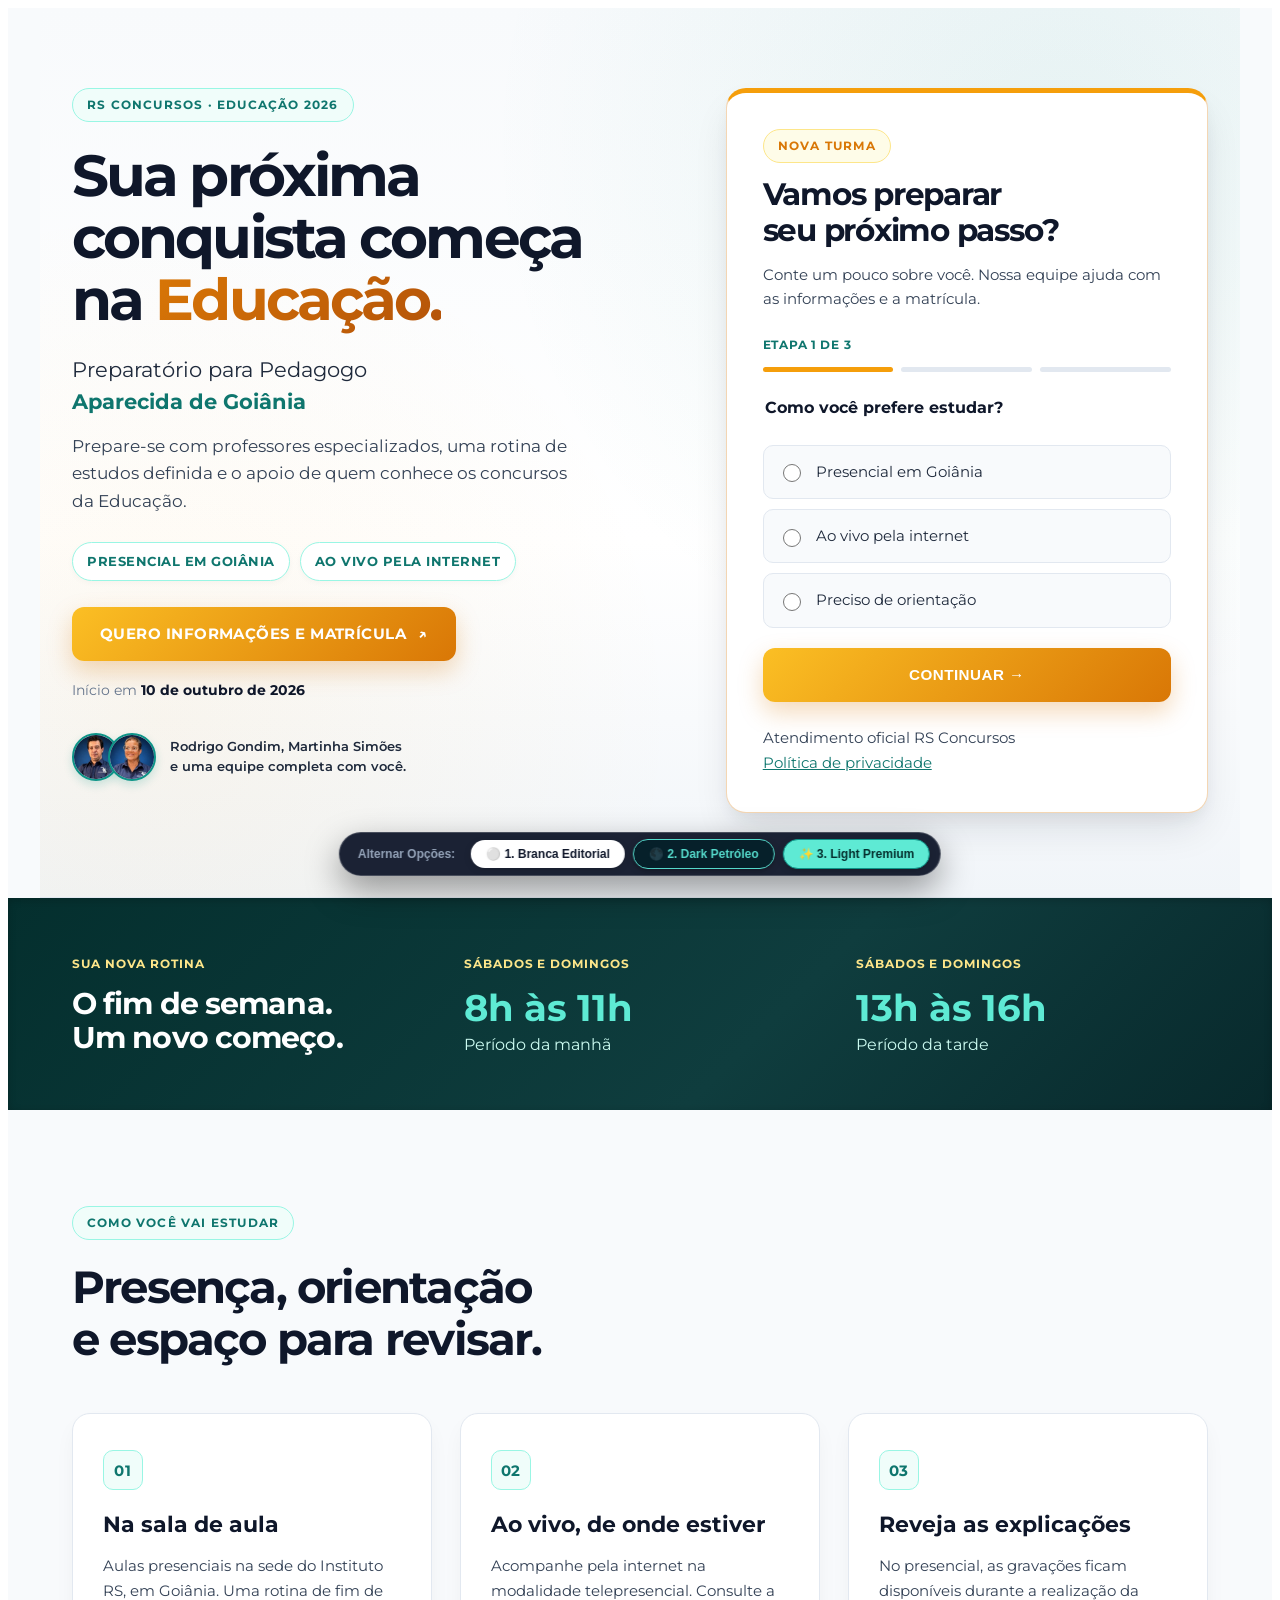
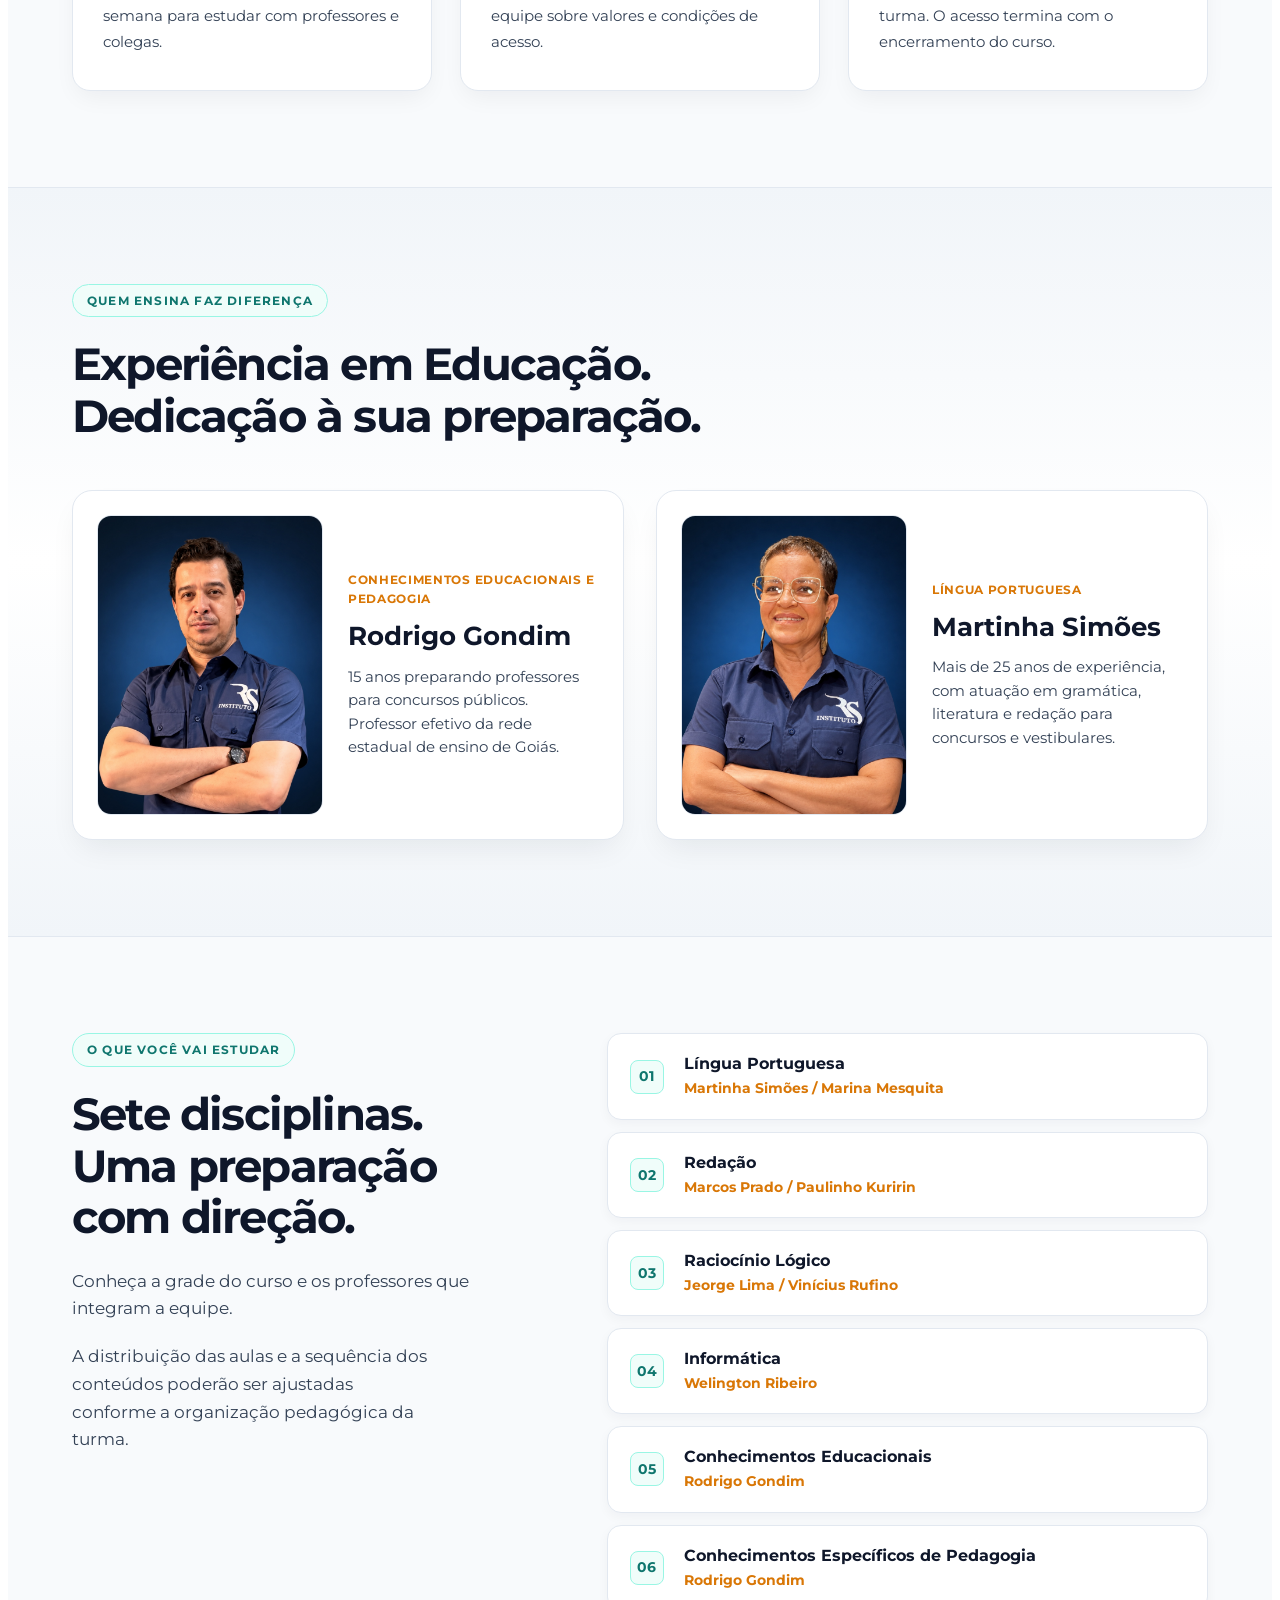
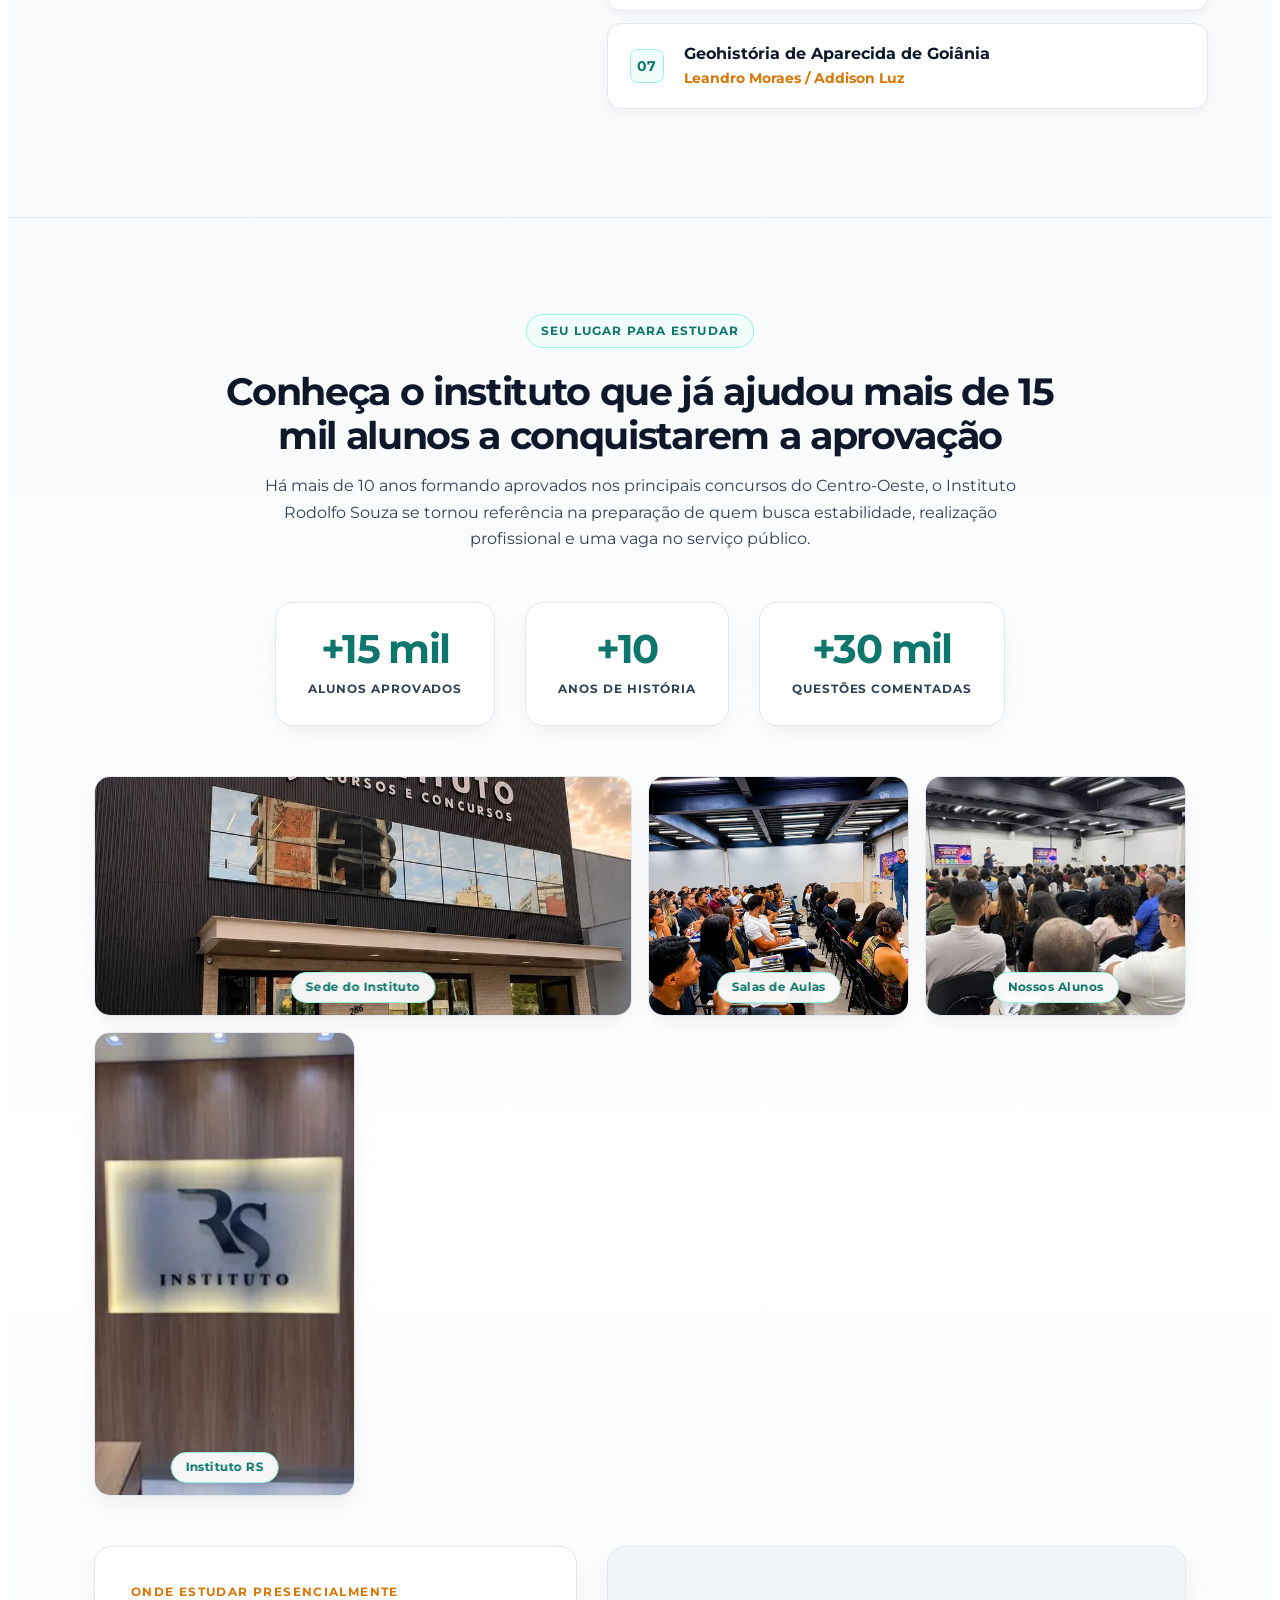
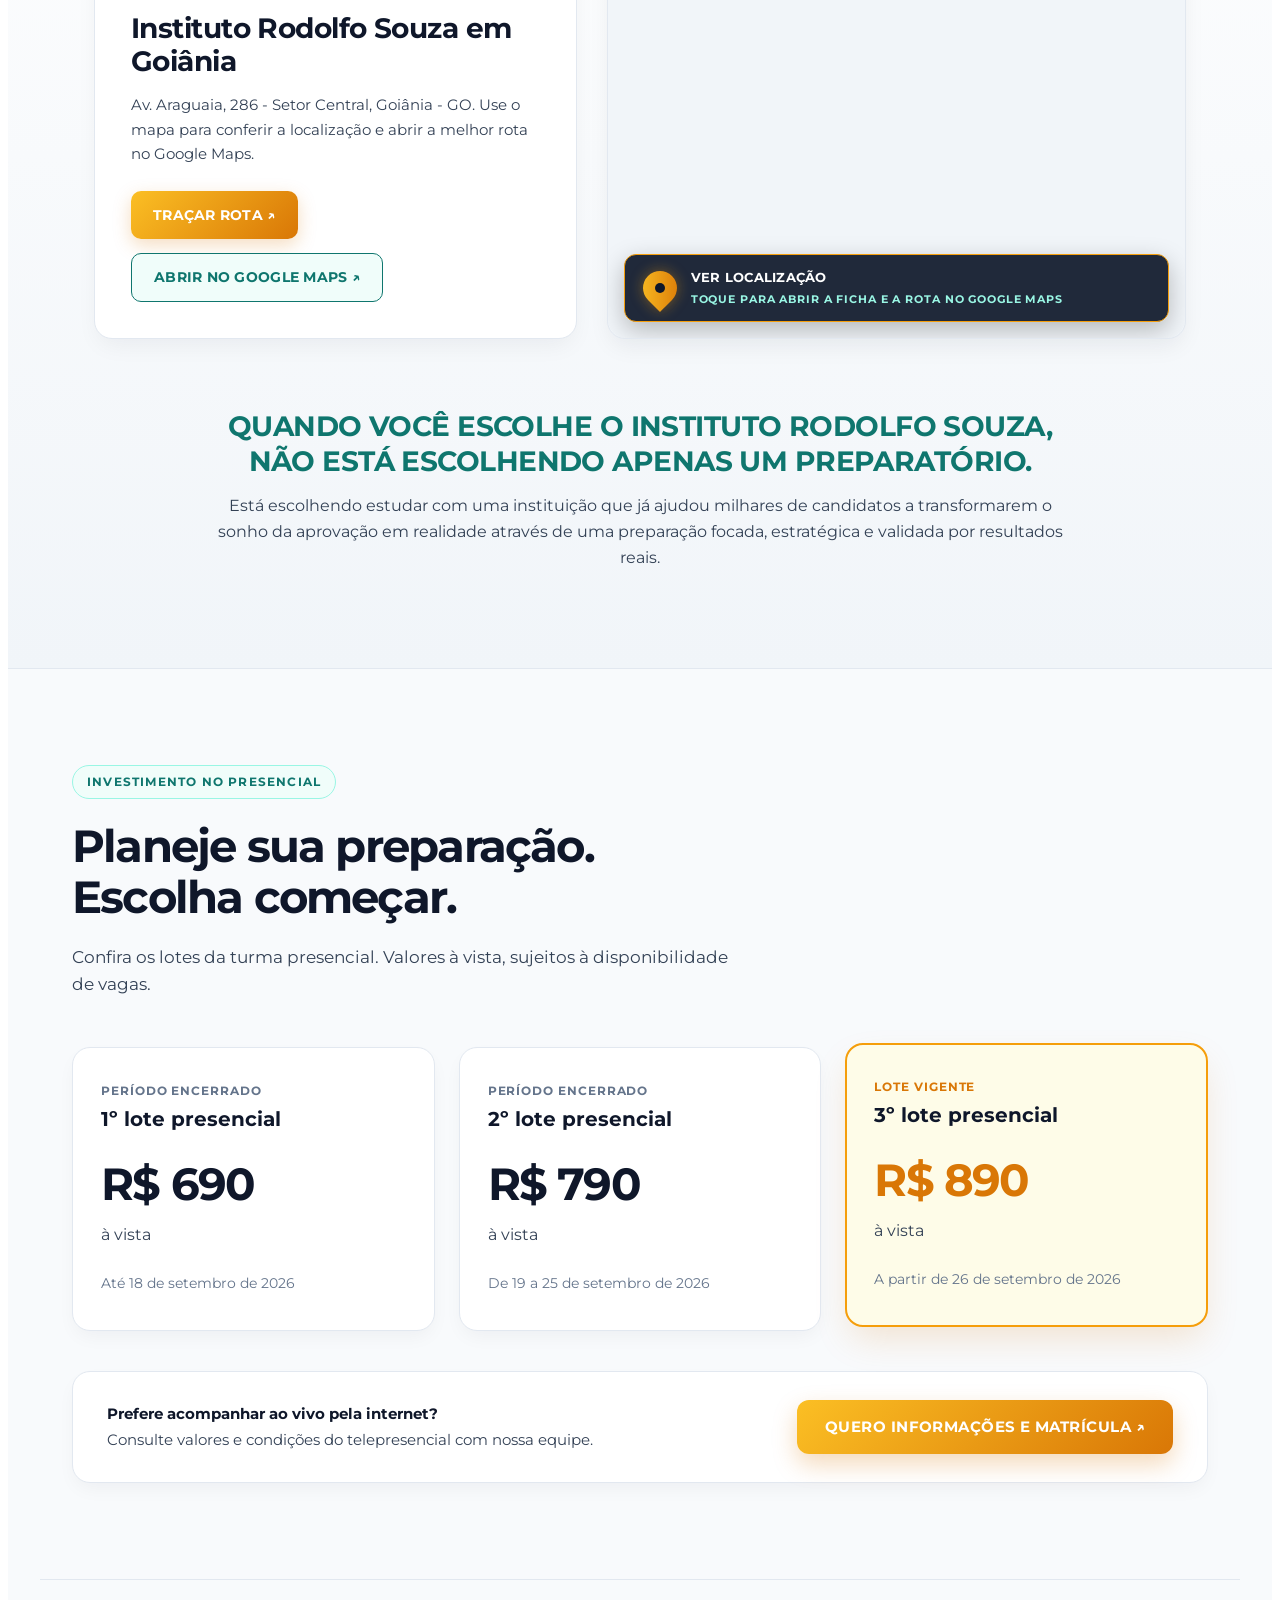
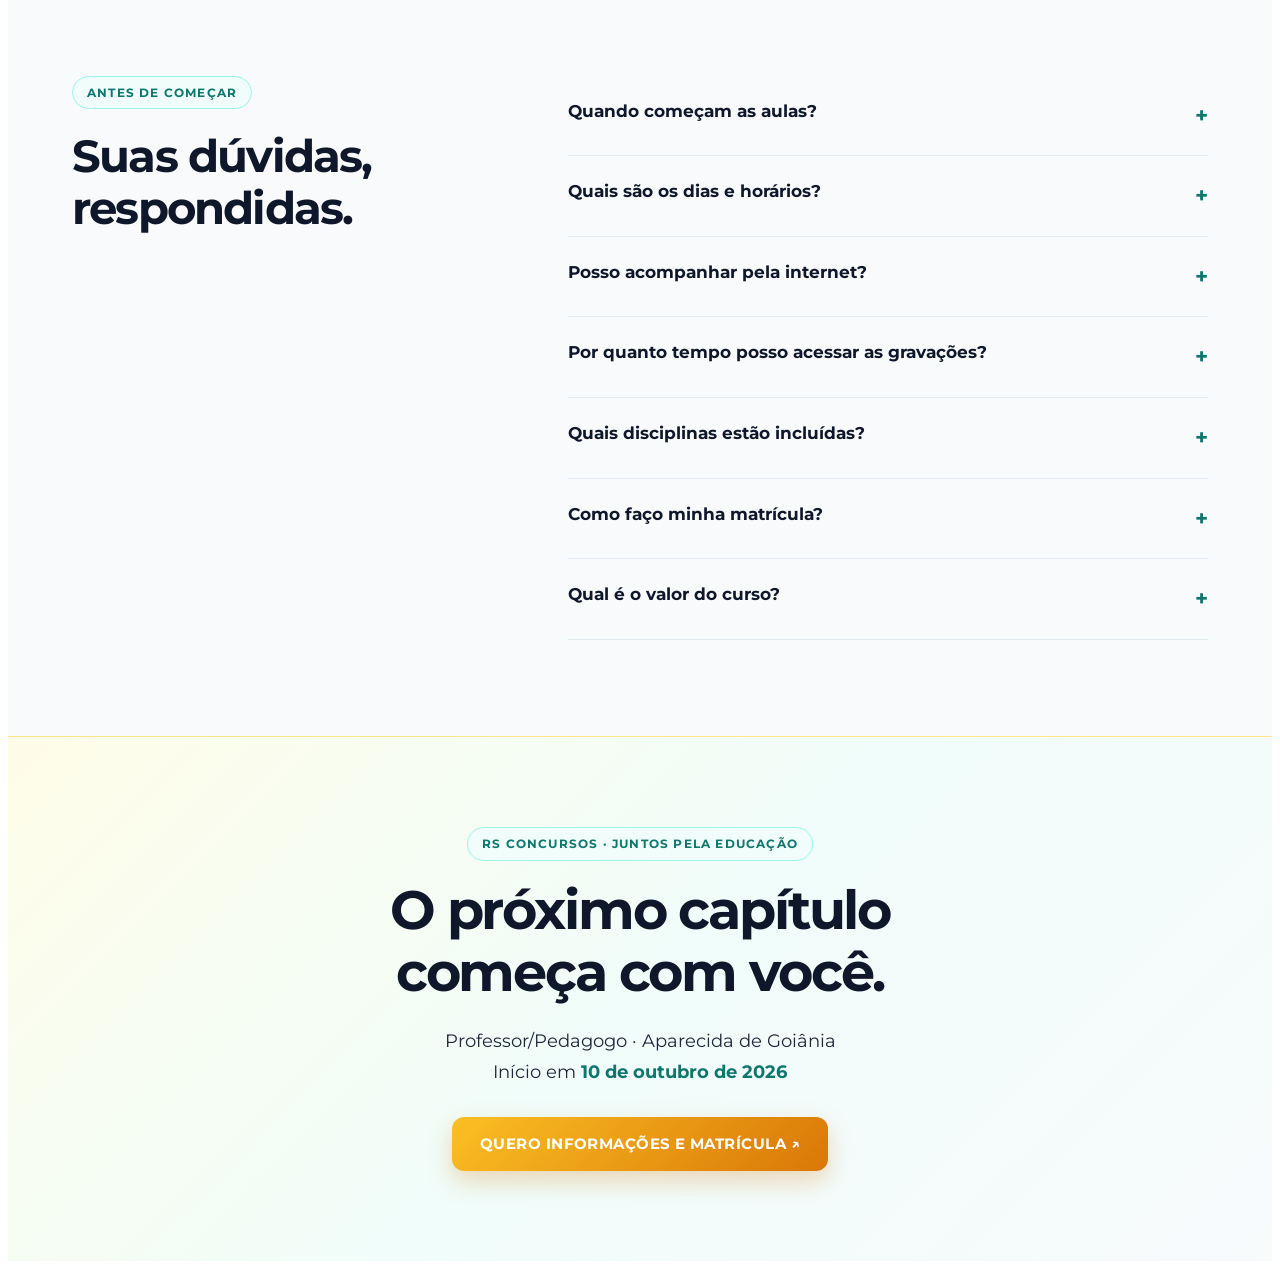
==== index.html @ 715e9acf "feat: landing pages Pedagogo Aparecida 2026 com 3 opções visuais e templates Elementor Pro" ====
<!doctype html>
<html lang="pt-BR">
<head>
  <meta charset="utf-8">
  <meta name="viewport" content="width=device-width, initial-scale=1">
  <title>Pedagogo Aparecida de Goiânia | RS Concursos (Opção 3 Light Premium)</title>
  <meta name="description" content="Preparatório RS para Pedagogo em Aparecida de Goiânia. Aulas presenciais e ao vivo pela internet. Conheça a equipe, horários e condições.">
  <style>
@font-face {
  font-family: 'RS Montserrat';
  font-style: normal;
  font-weight: 400;
  font-display: swap;
  src: url([data-uri]) format('truetype');
}
@font-face {
  font-family: 'RS Montserrat';
  font-style: normal;
  font-weight: 600;
  font-display: swap;
  src: url([data-uri]) format('truetype');
}
@font-face {
  font-family: 'RS Montserrat';
  font-style: normal;
  font-weight: 700;
  font-display: swap;
  src: url([data-uri]) format('truetype');
}

/* ===================== OPÇÃO 3: LIGHT PREMIUM / ACADÊMICO CONTEMPORÂNEO ===================== */
#rs-pedagogo {
  --bg-page: #f8fafc;
  --bg-white: #ffffff;
  --bg-alt: #f1f5f9;
  --bg-warm: #fffdf7;
  --teal: #0d9488;
  --teal-dark: #0f766e;
  --teal-light: #f0fdfa;
  --teal-border: #99f6e4;
  --gold: #d97706;
  --gold-vibrant: #f59e0b;
  --gold-light: #fefce8;
  --gold-border: #fde68a;
  --gold-grad: linear-gradient(135deg, #fbbf24 0%, #d97706 100%);
  --navy: #0f172a;
  --navy-sub: #1e293b;
  --ink: #334155;
  --ink-light: #64748b;
  --line: #e2e8f0;
  --line-teal: rgba(13, 148, 136, 0.25);
  font-family: "RS Montserrat", Montserrat, -apple-system, BlinkMacSystemFont, "Segoe UI", Roboto, sans-serif;
  color: var(--ink);
  background: var(--bg-page);
  line-height: 1.65;
  font-size: 16px;
  overflow: clip;
}

#rs-pedagogo * {
  box-sizing: border-box;
}

#rs-pedagogo [hidden] {
  display: none !important;
}

#rs-pedagogo a {
  color: inherit;
  text-decoration: none;
}

#rs-pedagogo a:focus-visible,
#rs-pedagogo button:focus-visible,
#rs-pedagogo input:focus-visible,
#rs-pedagogo summary:focus-visible {
  outline: 3px solid var(--gold-vibrant);
  outline-offset: 4px;
}

#rs-pedagogo h1,
#rs-pedagogo h2,
#rs-pedagogo h3,
#rs-pedagogo p {
  margin: 0;
}

#rs-pedagogo h1,
#rs-pedagogo h2,
#rs-pedagogo h3 {
  color: var(--navy);
  font-family: inherit;
}

#rs-pedagogo h2 {
  font-size: clamp(2rem, 3.5vw, 3rem);
  line-height: 1.15;
  letter-spacing: -0.04em;
  font-weight: 800;
}

#rs-pedagogo h3 {
  font-size: 1.25rem;
  line-height: 1.35;
  font-weight: 700;
}

#rs-pedagogo p {
  color: var(--ink);
}

#rs-pedagogo .rs-wrap {
  max-width: 1200px;
  margin: auto;
  padding-left: 32px;
  padding-right: 32px;
}

/* Botões */
#rs-pedagogo .rs-button {
  display: inline-flex;
  align-items: center;
  justify-content: center;
  gap: 12px;
  min-height: 54px;
  padding: 16px 28px;
  background: var(--gold-grad);
  color: #ffffff;
  border: none;
  border-radius: 12px;
  font-size: 0.95rem;
  line-height: 1.3;
  font-weight: 800;
  text-decoration: none;
  cursor: pointer;
  box-shadow: 0 10px 24px rgba(217, 119, 6, 0.28);
  transition: all 0.25s ease;
  text-transform: uppercase;
  letter-spacing: 0.03em;
}

#rs-pedagogo .rs-button:hover {
  transform: translateY(-2px);
  box-shadow: 0 14px 30px rgba(217, 119, 6, 0.38);
  filter: brightness(1.04);
}

/* HERO (LUXURY LIGHT) */
#rs-pedagogo .rs-hero {
  display: grid;
  grid-template-columns: 1.2fr 1fr;
  gap: 75px;
  align-items: start;
  padding-top: 80px;
  padding-bottom: 84px;
  position: relative;
  background: radial-gradient(circle at 85% 15%, rgba(13, 148, 136, 0.08), transparent 45%),
              radial-gradient(circle at 10% 80%, rgba(245, 158, 11, 0.06), transparent 40%),
              linear-gradient(180deg, #f8fafc 0%, #ffffff 60%, #f1f5f9 100%);
  border-bottom: 1px solid var(--line);
}

#rs-pedagogo .rs-eyebrow {
  display: inline-flex;
  align-items: center;
  gap: 8px;
  font-size: 0.75rem;
  font-weight: 800;
  letter-spacing: 0.1em;
  color: var(--teal-dark);
  background: var(--teal-light);
  border: 1px solid var(--teal-border);
  padding: 6px 14px;
  border-radius: 999px;
  margin-bottom: 22px;
  text-transform: uppercase;
}

#rs-pedagogo h1 {
  font-size: clamp(2.8rem, 4.5vw, 4rem);
  letter-spacing: -0.05em;
  line-height: 1.08;
  font-weight: 850;
  margin-bottom: 24px;
  color: var(--navy);
}

#rs-pedagogo h1 em {
  font-style: normal;
  color: var(--gold);
  background: linear-gradient(135deg, #d97706 0%, #b45309 100%);
  -webkit-background-clip: text;
  -webkit-text-fill-color: transparent;
}

#rs-pedagogo .rs-course {
  font-size: 1.3rem;
  line-height: 1.5;
  margin-bottom: 16px;
  color: var(--navy-sub);
}

#rs-pedagogo .rs-course strong {
  color: var(--teal-dark);
  font-weight: 800;
}

#rs-pedagogo .rs-desc {
  max-width: 520px;
  font-size: 1.05rem;
  color: var(--ink);
  line-height: 1.65;
}

#rs-pedagogo .rs-tags {
  display: flex;
  flex-wrap: wrap;
  gap: 10px;
  margin: 26px 0;
}

#rs-pedagogo .rs-tags span {
  font-size: 0.8rem;
  font-weight: 700;
  text-transform: uppercase;
  letter-spacing: 0.04em;
  border: 1px solid var(--teal-border);
  background: #ffffff;
  color: var(--teal-dark);
  padding: 8px 14px;
  border-radius: 999px;
  box-shadow: 0 2px 6px rgba(0, 0, 0, 0.03);
}

#rs-pedagogo .rs-start {
  margin-top: 18px;
  font-size: 0.9rem;
  color: var(--ink-light);
}

#rs-pedagogo .rs-start strong {
  color: var(--navy);
}

#rs-pedagogo .rs-mini {
  display: flex;
  align-items: center;
  margin-top: 30px;
}

#rs-pedagogo .rs-mini img {
  object-fit: cover;
  object-position: top;
  border-radius: 50%;
  border: 2px solid var(--teal);
  box-shadow: 0 4px 10px rgba(13, 148, 136, 0.2);
  background: #f1f5f9;
}

#rs-pedagogo .rs-mini img + img {
  margin-left: -12px;
}

#rs-pedagogo .rs-mini span {
  font-size: 0.8rem;
  margin-left: 14px;
  line-height: 1.55;
  color: var(--navy-sub);
  font-weight: 600;
}

/* FORMULÁRIO (CARD FLUTUANTE ELEVADO) */
#rs-pedagogo .rs-form-card {
  padding: 36px;
  background: #ffffff;
  border: 1px solid rgba(217, 119, 6, 0.3);
  border-top: 5px solid var(--gold-vibrant);
  border-radius: 20px;
  box-shadow: 0 20px 40px -8px rgba(15, 23, 42, 0.12), 0 8px 16px -4px rgba(15, 23, 42, 0.06);
  scroll-margin-top: 24px;
}

#rs-pedagogo .rs-form-card .rs-eyebrow {
  margin-bottom: 14px;
  background: var(--gold-light);
  color: var(--gold);
  border-color: var(--gold-border);
}

#rs-pedagogo .rs-form-card h2 {
  font-size: 1.95rem;
  margin-bottom: 14px;
  color: var(--navy);
}

#rs-pedagogo .rs-form-card > p:not(.rs-eyebrow) {
  font-size: 0.92rem;
  color: var(--ink);
}

#rs-pedagogo #rs-form-slot {
  margin-top: 24px;
}

#rs-pedagogo .rs-form-note {
  margin-top: 24px !important;
  line-height: 1.7;
  font-size: 0.8rem;
  color: var(--ink-light);
}

#rs-pedagogo .rs-form-note a {
  color: var(--teal-dark);
  text-decoration: underline;
}

#rs-pedagogo fieldset {
  border: 0;
  padding: 0;
  margin: 0;
  min-width: 0;
}

#rs-pedagogo legend {
  font-weight: 700;
  margin-bottom: 14px;
  font-size: 1.02rem;
  color: var(--navy);
}

#rs-pedagogo .rs-option {
  display: flex;
  gap: 12px;
  align-items: center;
  background: #f8fafc;
  border: 1.5px solid #e2e8f0;
  border-radius: 10px;
  padding: 14px;
  margin: 10px 0;
  cursor: pointer;
  font-size: 0.92rem;
  font-weight: 500;
  color: var(--navy-sub);
  transition: all 0.2s ease;
}

#rs-pedagogo .rs-option:hover {
  background: #ffffff;
  border-color: var(--teal);
  transform: translateX(2px);
}

#rs-pedagogo input[type=radio],
#rs-pedagogo input[type=checkbox] {
  accent-color: var(--teal-dark);
  width: 18px;
  height: 18px;
  flex-shrink: 0;
}

#rs-pedagogo .rs-option:has(input:checked) {
  border-color: var(--teal-dark);
  background: var(--teal-light);
  color: var(--teal-dark);
  font-weight: 700;
}

#rs-pedagogo .rs-progress {
  display: flex;
  gap: 8px;
  margin: 0 0 22px;
}

#rs-pedagogo .rs-progress span {
  height: 5px;
  background: #e2e8f0;
  border-radius: 3px;
  flex: 1;
  transition: background 0.3s;
}

#rs-pedagogo .rs-progress .active {
  background: var(--gold-vibrant);
}

#rs-pedagogo .rs-step-label {
  font-size: 0.75rem;
  margin-bottom: 12px;
  color: var(--teal-dark);
  font-weight: 800;
  text-transform: uppercase;
  letter-spacing: 0.06em;
}

#rs-pedagogo .rs-field {
  display: block;
  font-size: 0.88rem;
  font-weight: 700;
  margin-bottom: 14px;
  color: var(--navy-sub);
}

#rs-pedagogo .rs-field input {
  display: block;
  width: 100%;
  border: 1.5px solid #cbd5e1;
  padding: 12px 14px;
  background: #f8fafc;
  border-radius: 10px;
  margin-top: 6px;
  font: inherit;
  min-height: 48px;
  color: var(--navy);
  transition: border 0.2s, box-shadow 0.2s, background 0.2s;
}

#rs-pedagogo .rs-field input:focus {
  outline: none;
  background: #ffffff;
  border-color: var(--teal-dark);
  box-shadow: 0 0 0 3px rgba(13, 148, 136, 0.15);
}

#rs-pedagogo .rs-consent {
  display: flex;
  gap: 10px;
  font-size: 0.75rem;
  align-items: flex-start;
  margin: 16px 0;
  color: var(--ink);
}

#rs-pedagogo .rs-actions {
  display: flex;
  gap: 12px;
  align-items: center;
  margin-top: 20px;
}

#rs-pedagogo .rs-actions .rs-button {
  flex: 1;
}

#rs-pedagogo .rs-back {
  border: 0;
  background: none;
  text-decoration: underline;
  font: inherit;
  font-size: 0.82rem;
  color: var(--ink-light);
  padding: 10px;
  cursor: pointer;
}

#rs-pedagogo .rs-back:hover {
  color: var(--navy);
}

#rs-pedagogo .rs-error {
  color: #dc2626;
  margin-top: 14px;
  font-size: 0.85rem;
}

#rs-pedagogo .rs-error a {
  display: block;
  margin-top: 8px;
  color: var(--teal-dark);
  font-weight: 700;
}

#rs-pedagogo #rs-success {
  background: var(--teal-light);
  border: 1.5px solid var(--teal-border);
  border-radius: 14px;
  padding: 22px;
  margin-top: 20px;
}

#rs-pedagogo #rs-success h3 {
  color: var(--teal-dark);
  margin-bottom: 8px;
}

#rs-pedagogo #rs-success p {
  color: var(--navy);
  font-size: 0.92rem;
  margin-bottom: 16px;
}

/* SÁBADO E DOMINGO (FAIXA CONTRASTANTE ESMERALDA PROFUNDO) */
#rs-pedagogo .rs-schedule {
  background: linear-gradient(135deg, #042f2e 0%, #0f3d3e 60%, #08292c 100%);
  padding: 52px 0;
  box-shadow: inset 0 2px 8px rgba(0,0,0,0.2);
}

#rs-pedagogo .rs-three {
  display: grid;
  grid-template-columns: repeat(3, 1fr);
  gap: 40px;
}

#rs-pedagogo .rs-schedule h2 {
  font-size: 1.85rem;
  color: #ffffff;
  letter-spacing: -0.03em;
  margin-top: 10px;
}

#rs-pedagogo small {
  font-size: 0.72rem;
  letter-spacing: 0.08em;
  font-weight: 800;
  text-transform: uppercase;
}

#rs-pedagogo .rs-schedule small {
  color: #fde68a;
}

#rs-pedagogo .rs-schedule strong {
  display: block;
  font-size: 2.3rem;
  line-height: 1.3;
  color: #5eead4;
  margin-top: 8px;
}

#rs-pedagogo .rs-schedule p {
  color: #ccfbf1;
}

/* SEÇÃO PADRÃO */
#rs-pedagogo .rs-section {
  padding-top: 96px;
  padding-bottom: 96px;
  scroll-margin-top: 24px;
}

#rs-pedagogo .rs-section-head {
  margin-bottom: 48px;
}

#rs-pedagogo .rs-section-head > p:last-child:not(.rs-eyebrow) {
  margin-top: 20px;
  max-width: 680px;
  color: var(--ink);
  font-size: 1.05rem;
}

/* FORMATOS DE ESTUDO (3 CARDS ELEVADOS) */
#rs-pedagogo .rs-formats {
  gap: 28px;
}

#rs-pedagogo .rs-formats article {
  background: #ffffff;
  border: 1px solid var(--line);
  border-radius: 18px;
  padding: 36px 30px;
  box-shadow: 0 10px 25px -5px rgba(15, 23, 42, 0.06);
  transition: transform 0.25s ease, box-shadow 0.25s ease, border-color 0.25s ease;
}

#rs-pedagogo .rs-formats article:hover {
  transform: translateY(-4px);
  border-color: var(--teal-border);
  box-shadow: 0 20px 30px -10px rgba(13, 148, 136, 0.12);
}

#rs-pedagogo .rs-number {
  display: inline-flex;
  align-items: center;
  justify-content: center;
  width: 40px;
  height: 40px;
  border-radius: 10px;
  background: var(--teal-light);
  color: var(--teal-dark);
  font-size: 0.95rem;
  font-weight: 900;
  margin-bottom: 20px;
  letter-spacing: 0.05em;
  border: 1px solid var(--teal-border);
}

#rs-pedagogo .rs-formats h3 {
  margin-bottom: 14px;
  color: var(--navy);
  font-size: 1.35rem;
}

#rs-pedagogo .rs-formats p {
  color: var(--ink);
  line-height: 1.65;
  font-size: 0.95rem;
}

/* PROFESSORES */
#rs-pedagogo .rs-teachers {
  background: linear-gradient(180deg, #f1f5f9 0%, #ffffff 50%, #f1f5f9 100%);
  border-top: 1px solid var(--line);
  border-bottom: 1px solid var(--line);
}

#rs-pedagogo .rs-teacher-grid {
  display: grid;
  grid-template-columns: 1fr 1fr;
  gap: 32px;
}

#rs-pedagogo .rs-teacher-grid article {
  display: grid;
  grid-template-columns: 45% 1fr;
  gap: 25px;
  align-items: center;
  background: #ffffff;
  border: 1px solid var(--line);
  border-radius: 20px;
  padding: 24px;
  box-shadow: 0 14px 30px -8px rgba(15, 23, 42, 0.08);
  transition: transform 0.25s ease, border-color 0.25s ease, box-shadow 0.25s ease;
}

#rs-pedagogo .rs-teacher-grid article:hover {
  transform: translateY(-4px);
  border-color: var(--gold-vibrant);
  box-shadow: 0 20px 35px -8px rgba(217, 119, 6, 0.14);
}

#rs-pedagogo .rs-photo {
  height: 300px;
  background: #f1f5f9;
  border-radius: 14px;
  overflow: hidden;
  border: 1px solid var(--line);
}

#rs-pedagogo .rs-photo img {
  width: 100%;
  height: 100%;
  object-fit: cover;
  object-position: top;
}

#rs-pedagogo .rs-teacher-grid small {
  font-size: 0.72rem;
  color: var(--gold);
  font-weight: 800;
  display: block;
  margin-bottom: 10px;
  letter-spacing: 0.06em;
}

#rs-pedagogo .rs-teacher-grid h3 {
  font-size: 1.6rem;
  margin-bottom: 12px;
  color: var(--navy);
}

#rs-pedagogo .rs-teacher-grid p {
  font-size: 0.92rem;
  color: var(--ink);
  line-height: 1.6;
}

/* GRADE DE DISCIPLINAS */
#rs-pedagogo .rs-grade {
  display: grid;
  grid-template-columns: 0.85fr 1.15fr;
  gap: 90px;
}

#rs-pedagogo .rs-grade > div > p:not(.rs-eyebrow) {
  margin-top: 24px;
  font-size: 1.05rem;
  color: var(--ink);
}

#rs-pedagogo .rs-muted {
  font-size: 0.85rem;
  color: var(--ink-light);
  max-width: 360px;
  margin-top: 20px !important;
}

#rs-pedagogo .rs-subjects article {
  display: flex;
  gap: 20px;
  align-items: center;
  padding: 18px 22px;
  background: #ffffff;
  border: 1px solid var(--line);
  border-radius: 14px;
  margin-bottom: 12px;
  box-shadow: 0 4px 12px rgba(15, 23, 42, 0.04);
  transition: border-color 0.2s, transform 0.2s;
}

#rs-pedagogo .rs-subjects article:hover {
  border-color: var(--teal);
  transform: translateX(4px);
}

#rs-pedagogo .rs-subjects span {
  display: flex;
  align-items: center;
  justify-content: center;
  width: 34px;
  height: 34px;
  background: var(--teal-light);
  color: var(--teal-dark);
  font-size: 0.85rem;
  font-weight: 900;
  border-radius: 8px;
  border: 1px solid var(--teal-border);
  flex: 0 0 34px;
}

#rs-pedagogo .rs-subjects h3 {
  font-size: 1.02rem;
  color: var(--navy);
}

#rs-pedagogo .rs-subjects p {
  font-size: 0.88rem;
  margin-top: 3px;
  color: var(--gold);
  font-weight: 700;
}

/* ===================== INSTITUTO (LIGHT LUXURY) ===================== */
#rs-pedagogo .sec-inst {
  position: relative;
  overflow: hidden;
  padding: 96px 0;
  background: linear-gradient(180deg, #f8fafc 0%, #ffffff 50%, #f1f5f9 100%);
  border-top: 1px solid var(--line);
  border-bottom: 1px solid var(--line);
}

#rs-pedagogo .sec-inst .container {
  max-width: 1140px;
  margin: 0 auto;
  padding: 0 24px;
}

#rs-pedagogo .sec-inst .center {
  text-align: center;
}

#rs-pedagogo .sec-inst .sec-title {
  font-family: inherit;
  font-size: clamp(26px, 3.8vw, 38px);
  font-weight: 850;
  line-height: 1.15;
  letter-spacing: -0.035em;
  margin: 0 auto 16px;
  max-width: 860px;
  color: var(--navy);
}

#rs-pedagogo .sec-inst .sec-sub {
  max-width: 780px;
  margin: 0 auto;
  color: var(--ink);
  font-size: 16px;
  line-height: 1.65;
}

#rs-pedagogo .sec-inst .stat-strip {
  display: flex;
  justify-content: center;
  gap: 30px;
  margin-top: 50px;
  flex-wrap: wrap;
}

#rs-pedagogo .sec-inst .stat {
  text-align: center;
  min-width: 180px;
  padding: 26px 32px;
  border-radius: 18px;
  background: #ffffff;
  border: 1px solid var(--line);
  box-shadow: 0 10px 25px -5px rgba(15, 23, 42, 0.06);
}

#rs-pedagogo .sec-inst .stat .n {
  font-size: 40px;
  font-weight: 850;
  color: var(--teal-dark);
  line-height: 1;
  letter-spacing: -0.04em;
}

#rs-pedagogo .sec-inst .stat .l {
  font-size: 0.75rem;
  font-weight: 800;
  color: var(--ink);
  text-transform: uppercase;
  letter-spacing: 0.08em;
  margin-top: 10px;
}

#rs-pedagogo .sec-inst .inst-photos {
  display: grid;
  grid-template-columns: repeat(4, 1fr);
  grid-template-rows: 240px;
  gap: 16px;
  margin-top: 50px;
  margin-bottom: 50px;
}

#rs-pedagogo .sec-inst .inst-slot {
  position: relative;
  overflow: hidden;
  border-radius: 16px;
  border: 1px solid var(--line);
  box-shadow: 0 10px 25px -5px rgba(15, 23, 42, 0.08);
  background: #f1f5f9;
}

#rs-pedagogo .sec-inst .inst-slot:nth-child(1) {
  grid-column: span 2;
}

#rs-pedagogo .sec-inst .inst-slot img {
  width: 100%;
  height: 100%;
  object-fit: cover;
  transition: transform 0.4s ease;
  display: block;
}

#rs-pedagogo .sec-inst .inst-slot:hover img {
  transform: scale(1.04);
}

#rs-pedagogo .sec-inst .inst-tag {
  position: absolute;
  bottom: 12px;
  left: 50%;
  transform: translateX(-50%);
  background: rgba(255, 255, 255, 0.94);
  border: 1px solid var(--teal-border);
  color: var(--teal-dark);
  font-size: 0.72rem;
  font-weight: 700;
  letter-spacing: 0.04em;
  padding: 5px 14px;
  border-radius: 999px;
  backdrop-filter: blur(8px);
  pointer-events: none;
  white-space: nowrap;
  box-shadow: 0 4px 10px rgba(0, 0, 0, 0.08);
}

#rs-pedagogo .sec-inst .inst-location {
  display: grid;
  grid-template-columns: 1fr 1.2fr;
  gap: 30px;
  align-items: stretch;
  margin-bottom: 50px;
  text-align: left;
}

#rs-pedagogo .sec-inst .loc-copy {
  display: flex;
  flex-direction: column;
  justify-content: center;
  padding: 36px;
  border-radius: 18px;
  background: #ffffff;
  border: 1px solid var(--line);
  box-shadow: 0 10px 25px -5px rgba(15, 23, 42, 0.06);
}

#rs-pedagogo .sec-inst .loc-copy span {
  font-size: 0.72rem;
  font-weight: 800;
  text-transform: uppercase;
  letter-spacing: 0.12em;
  color: var(--gold);
}

#rs-pedagogo .sec-inst .loc-copy h3 {
  font-size: clamp(22px, 2.5vw, 28px);
  font-weight: 800;
  color: var(--navy);
  line-height: 1.2;
  letter-spacing: -0.02em;
  margin: 10px 0 14px;
}

#rs-pedagogo .sec-inst .loc-copy p {
  font-size: 15px;
  line-height: 1.65;
  color: var(--ink);
  margin-bottom: 24px;
}

#rs-pedagogo .sec-inst .loc-actions {
  display: flex;
  gap: 14px;
  flex-wrap: wrap;
}

#rs-pedagogo .sec-inst .loc-btn {
  display: inline-flex;
  align-items: center;
  justify-content: center;
  gap: 10px;
  min-height: 48px;
  padding: 12px 22px;
  border-radius: 10px;
  font-size: 0.85rem;
  font-weight: 800;
  text-decoration: none;
  text-transform: uppercase;
  letter-spacing: 0.02em;
  cursor: pointer;
  transition: all 0.2s ease;
}

#rs-pedagogo .sec-inst .loc-btn.primary {
  background: var(--gold-grad);
  color: #ffffff;
  box-shadow: 0 6px 18px rgba(217, 119, 6, 0.25);
}

#rs-pedagogo .sec-inst .loc-btn.primary:hover {
  transform: translateY(-2px);
  box-shadow: 0 10px 24px rgba(217, 119, 6, 0.35);
}

#rs-pedagogo .sec-inst .loc-btn.secondary {
  border: 1.5px solid var(--teal-dark);
  color: var(--teal-dark);
  background: var(--teal-light);
}

#rs-pedagogo .sec-inst .loc-btn.secondary:hover {
  background: var(--teal-dark);
  color: #ffffff;
  transform: translateY(-2px);
}

#rs-pedagogo .sec-inst .loc-map {
  min-height: 320px;
  border-radius: 18px;
  overflow: hidden;
  border: 1px solid var(--line);
  box-shadow: 0 10px 25px -5px rgba(15, 23, 42, 0.08);
  position: relative;
  background: #f1f5f9;
}

#rs-pedagogo .sec-inst .loc-map iframe {
  position: absolute;
  inset: 0;
  width: 100%;
  height: 100%;
  border: 0;
}

#rs-pedagogo .sec-inst .map-open {
  position: absolute;
  left: 16px;
  right: 16px;
  bottom: 16px;
  z-index: 2;
  display: flex;
  align-items: center;
  gap: 14px;
  padding: 12px 18px;
  border-radius: 12px;
  background: rgba(15, 23, 42, 0.92);
  border: 1px solid var(--gold-vibrant);
  box-shadow: 0 8px 24px rgba(0, 0, 0, 0.25);
  backdrop-filter: blur(8px);
  text-decoration: none;
  color: #fff;
  transition: transform 0.2s ease;
}

#rs-pedagogo .sec-inst .map-open:hover {
  transform: translateY(-2px);
}

#rs-pedagogo .sec-inst .map-open .pin {
  display: flex;
  align-items: center;
  justify-content: center;
  width: 34px;
  height: 34px;
  flex: 0 0 34px;
  border-radius: 50% 50% 50% 0;
  transform: rotate(-45deg);
  background: linear-gradient(135deg, #fbbf24, #d97706);
  box-shadow: 0 0 14px rgba(245, 158, 11, 0.4);
}

#rs-pedagogo .sec-inst .map-open .pin::after {
  content: "";
  width: 10px;
  height: 10px;
  border-radius: 50%;
  background: #0f172a;
}

#rs-pedagogo .sec-inst .map-open strong {
  display: block;
  font-size: 13px;
  font-weight: 800;
  text-transform: uppercase;
  letter-spacing: 0.02em;
  color: #fff;
}

#rs-pedagogo .sec-inst .map-open small {
  display: block;
  margin-top: 2px;
  color: #99f6e4;
  font-size: 11px;
}

#rs-pedagogo .sec-inst .inst-close {
  max-width: 860px;
  margin: 0 auto;
  text-align: center;
  padding-top: 20px;
}

#rs-pedagogo .sec-inst .inst-close h3 {
  font-size: clamp(20px, 2.5vw, 28px);
  font-weight: 800;
  line-height: 1.25;
  letter-spacing: -0.02em;
  text-transform: uppercase;
  margin: 0 0 14px;
  color: var(--teal-dark);
}

#rs-pedagogo .sec-inst .inst-close p {
  margin: 0;
  color: var(--ink);
  line-height: 1.65;
  font-size: 16px;
}

/* ===================== INVESTIMENTO (LOTES LIGHT PREMIUM) ===================== */
#rs-pedagogo .rs-prices {
  gap: 24px;
}

#rs-pedagogo .rs-price {
  padding: 34px 28px;
  background: #ffffff;
  border: 1px solid var(--line);
  border-radius: 18px;
  box-shadow: 0 8px 20px -4px rgba(15, 23, 42, 0.05);
  transition: all 0.25s ease;
}

#rs-pedagogo .rs-price.current {
  background: #fefce8;
  border: 2px solid var(--gold-vibrant);
  padding: 33px 27px;
  box-shadow: 0 16px 36px -6px rgba(217, 119, 6, 0.18);
  transform: translateY(-4px);
}

#rs-pedagogo .rs-price strong {
  display: block;
  font-size: 2.8rem;
  letter-spacing: -0.04em;
  margin: 15px 0 0;
  color: var(--navy);
}

#rs-pedagogo .rs-price.current strong {
  color: var(--gold);
}

#rs-pedagogo .rs-price .rs-price-date {
  font-size: 0.88rem;
  margin-top: 24px;
  color: var(--ink-light);
}

#rs-pedagogo .rs-price-status {
  font-size: 0.72rem;
  font-weight: 800;
  letter-spacing: 0.08em;
  color: var(--ink-light);
  min-height: 24px;
  text-transform: uppercase;
}

#rs-pedagogo .rs-price.current .rs-price-status {
  color: var(--gold);
  font-weight: 900;
}

#rs-pedagogo .rs-price-note {
  display: flex;
  align-items: center;
  justify-content: space-between;
  gap: 30px;
  margin-top: 40px;
  padding: 28px 34px;
  background: #ffffff;
  border: 1px solid var(--line);
  border-radius: 18px;
  font-size: 0.95rem;
  box-shadow: 0 8px 20px -4px rgba(15, 23, 42, 0.05);
}

#rs-pedagogo .rs-price-note strong {
  color: var(--navy);
}

#rs-pedagogo .rs-price-note p {
  color: var(--ink);
}

/* ===================== FAQ ===================== */
#rs-pedagogo .rs-faq {
  display: grid;
  grid-template-columns: 0.8fr 1.2fr;
  gap: 70px;
  border-top: 1px solid var(--line);
}

#rs-pedagogo details {
  border-bottom: 1px solid var(--line);
  padding: 22px 0;
  transition: all 0.2s ease;
}

#rs-pedagogo summary {
  cursor: pointer;
  display: flex;
  justify-content: space-between;
  gap: 20px;
  list-style: none;
  font-weight: 700;
  font-size: 1.05rem;
  color: var(--navy);
  transition: color 0.2s ease;
}

#rs-pedagogo summary:hover {
  color: var(--teal-dark);
}

#rs-pedagogo summary::-webkit-details-marker {
  display: none;
}

#rs-pedagogo summary span {
  font-size: 1.35rem;
  color: var(--teal-dark);
  transition: transform 0.2s ease;
}

#rs-pedagogo details[open] summary span {
  transform: rotate(45deg);
  color: var(--gold);
}

#rs-pedagogo details p {
  font-size: 0.95rem;
  padding-top: 16px;
  color: var(--ink);
  line-height: 1.65;
}

#rs-pedagogo details p strong {
  color: var(--teal-dark);
}

/* ===================== FINAL CTA (LIGHT WARM PEROLADO) ===================== */
#rs-pedagogo .rs-final {
  text-align: center;
  padding: 90px 0;
  position: relative;
  background: linear-gradient(135deg, #fefce8 0%, #f0fdfa 50%, #f8fafc 100%);
  border-top: 1px solid var(--gold-border);
}

#rs-pedagogo .rs-final .rs-eyebrow {
  margin-bottom: 18px;
}

#rs-pedagogo .rs-final h2 {
  font-size: clamp(2.4rem, 4.2vw, 3.6rem);
  color: var(--navy);
}

#rs-pedagogo .rs-final p:not(.rs-eyebrow) {
  margin: 24px 0 30px;
  font-size: 1.15rem;
  color: var(--navy-sub);
}

#rs-pedagogo .rs-final span[data-start] {
  color: var(--teal-dark);
  font-weight: 800;
}

/* ===================== ELEMENTOR PRO FORM INTEGRATION ===================== */
#rs-pedagogo .elementor-widget-form {
  width: 100%;
}

#rs-pedagogo .elementor-form input,
#rs-pedagogo .elementor-form select {
  color: var(--navy) !important;
  background: #f8fafc !important;
  border: 1.5px solid #cbd5e1 !important;
  border-radius: 10px !important;
  font-family: inherit !important;
  font-size: 1rem !important;
}

#rs-pedagogo .elementor-form .elementor-field-group {
  margin-bottom: 16px;
}

#rs-pedagogo .elementor-form .elementor-field-label {
  color: var(--navy) !important;
  font-size: 0.9rem !important;
  font-weight: 700 !important;
}

#rs-pedagogo .elementor-form .elementor-field-option {
  display: block;
  padding: 14px;
  background: #f8fafc !important;
  margin: 8px 0;
  border: 1.5px solid #e2e8f0 !important;
  border-radius: 10px !important;
  color: var(--navy-sub) !important;
}

#rs-pedagogo .elementor-form .elementor-button {
  background: var(--gold-grad) !important;
  color: #ffffff !important;
  font-family: inherit !important;
  font-weight: 800 !important;
  min-height: 52px !important;
  border-radius: 12px !important;
  box-shadow: 0 10px 24px rgba(217, 119, 6, 0.28) !important;
  text-transform: uppercase !important;
  letter-spacing: 0.03em !important;
}

#rs-pedagogo .elementor-field-type-acceptance {
  font-size: 0.75rem !important;
  color: var(--ink) !important;
}

#rs-pedagogo .elementor-widget-form .e-form__indicators {
  --e-form-steps-indicator-active-primary-color: var(--teal-dark);
  --e-form-steps-indicator-completed-primary-color: var(--gold);
}

/* ===================== RESPONSIVIDADE ===================== */
@media(max-width: 1000px) {
  #rs-pedagogo .rs-hero { gap: 36px; }
  #rs-pedagogo .rs-teacher-grid article { grid-template-columns: 1fr; }
  #rs-pedagogo .rs-photo { height: 360px; }
  #rs-pedagogo .rs-grade { gap: 40px; }
  #rs-pedagogo .rs-three { gap: 24px; }
}

@media(max-width: 700px) {
  #rs-pedagogo .rs-wrap { padding-left: 20px; padding-right: 20px; }
  #rs-pedagogo .rs-hero { grid-template-columns: 1fr; padding-top: 45px; padding-bottom: 50px; gap: 35px; }
  #rs-pedagogo h1 { font-size: clamp(2.5rem, 8.5vw, 3.4rem); }
  #rs-pedagogo .rs-form-card { padding: 24px; }
  #rs-pedagogo .rs-three { grid-template-columns: 1fr; }
  #rs-pedagogo .rs-schedule .rs-three { grid-template-columns: 1fr 1fr; gap: 25px; }
  #rs-pedagogo .rs-schedule .rs-three > div:first-child { grid-column: 1 / -1; }
  #rs-pedagogo .rs-schedule strong { font-size: 1.75rem; }
  #rs-pedagogo .rs-section { padding-top: 60px; padding-bottom: 60px; }
  #rs-pedagogo .rs-grade, #rs-pedagogo .rs-faq { grid-template-columns: 1fr; gap: 30px; }
  #rs-pedagogo .rs-teacher-grid { grid-template-columns: 1fr; gap: 25px; }
  #rs-pedagogo .rs-teacher-grid article { grid-template-columns: 40% 1fr; gap: 18px; }
  #rs-pedagogo .rs-photo { height: 230px; }
  #rs-pedagogo .rs-teacher-grid h3 { font-size: 1.3rem; }
  #rs-pedagogo .rs-price-note { align-items: flex-start; flex-direction: column; padding: 22px; }
  #rs-pedagogo .sec-inst { padding: 60px 0; }
  #rs-pedagogo .sec-inst .container { padding: 0 18px; }
  #rs-pedagogo .sec-inst .sec-title { font-size: 22px; line-height: 1.15; }
  #rs-pedagogo .sec-inst .sec-sub { font-size: 14px; }
  #rs-pedagogo .sec-inst .stat-strip { gap: 12px; margin-top: 36px; }
  #rs-pedagogo .sec-inst .stat { min-width: 0; padding: 18px; }
  #rs-pedagogo .sec-inst .stat .n { font-size: 28px; }
  #rs-pedagogo .sec-inst .stat .l { font-size: 0.62rem; }
  #rs-pedagogo .sec-inst .inst-photos { grid-template-columns: repeat(2, 1fr); grid-template-rows: auto; gap: 10px; margin-top: 32px; margin-bottom: 36px; }
  #rs-pedagogo .sec-inst .inst-slot, #rs-pedagogo .sec-inst .inst-slot:nth-child(1) { grid-column: span 1; aspect-ratio: 4/3; }
  #rs-pedagogo .sec-inst .inst-slot:nth-child(1), #rs-pedagogo .sec-inst .inst-slot:nth-child(2) { grid-column: span 2; }
  #rs-pedagogo .sec-inst .inst-tag { font-size: 0.65rem; padding: 4px 12px; }
  #rs-pedagogo .sec-inst .inst-location { grid-template-columns: 1fr; gap: 16px; margin-bottom: 36px; }
  #rs-pedagogo .sec-inst .loc-copy { padding: 24px; }
  #rs-pedagogo .sec-inst .loc-btn { width: 100%; min-height: 46px; }
  #rs-pedagogo .sec-inst .loc-map { min-height: 250px; }
  #rs-pedagogo .rs-final { padding: 60px 0; }
  #rs-pedagogo .rs-intro > .rs-button { width: 100%; }
}

@media(prefers-reduced-motion: reduce) {
  #rs-pedagogo * { transition: none !important; scroll-behavior: auto !important; }
}

  </style>
</head>
<body>
<main id="rs-pedagogo">
<section class="rs-hero rs-wrap"><div class="rs-intro"><p class="rs-eyebrow">RS CONCURSOS · EDUCAÇÃO 2026</p><h1>Sua próxima<br>conquista começa<br>na <em>Educação.</em></h1><p class="rs-course">Preparatório para Pedagogo<br><strong>Aparecida de Goiânia</strong></p><p class="rs-desc">Prepare-se com professores especializados, uma rotina de estudos definida e o apoio de quem conhece os concursos da Educação.</p><div class="rs-tags"><span>Presencial em Goiânia</span><span>Ao vivo pela internet</span></div><a class="rs-button" href="#rs-matricula">Quero informações e matrícula <span aria-hidden="true">↗</span></a><p class="rs-start">Início em <strong data-start>10 de outubro de 2026</strong></p><div class="rs-mini"><img src="rodrigo-gondim-avatar.jpg" alt="Professor Rodrigo Gondim" width="48" height="48"><img src="martinha-simoes-avatar.jpg" alt="Professora Martinha Simões" width="48" height="48"><span>Rodrigo Gondim, Martinha Simões<br>e uma equipe completa com você.</span></div></div>
<aside id="rs-matricula" class="rs-form-card"><p class="rs-eyebrow">NOVA TURMA</p><h2>Vamos preparar<br>seu próximo passo?</h2><p>Conte um pouco sobre você. Nossa equipe ajuda com as informações e a matrícula.</p><div id="rs-form-slot"><form id="rs-preview-form"><p class="rs-step-label">Etapa 1 de 3</p><div class="rs-progress" aria-hidden="true"><span class="active"></span><span></span><span></span></div><fieldset ><legend>Como você prefere estudar?</legend><label class="rs-option"><input type="radio" name="form_fields[modalidade]" value="Presencial em Goiânia" required>Presencial em Goiânia</label><label class="rs-option"><input type="radio" name="form_fields[modalidade]" value="Ao vivo pela internet" required>Ao vivo pela internet</label><label class="rs-option"><input type="radio" name="form_fields[modalidade]" value="Preciso de orientação" required>Preciso de orientação</label><div class="rs-actions"><button type="button" class="rs-button" data-next>Continuar →</button></div></fieldset><fieldset hidden><legend>Como está sua preparação?</legend><label class="rs-option"><input type="radio" name="form_fields[experiencia]" value="Começando agora" required>Começando agora</label><label class="rs-option"><input type="radio" name="form_fields[experiencia]" value="Já estudei" required>Já estudei</label><label class="rs-option"><input type="radio" name="form_fields[experiencia]" value="Estudo atualmente" required>Estudo atualmente</label><div class="rs-actions"><button type="button" class="rs-back" data-back>Voltar</button><button type="button" class="rs-button" data-next>Continuar →</button></div></fieldset><fieldset hidden><legend>Como podemos falar com você?</legend><label class="rs-field">Nome<input name="form_fields[nome]" autocomplete="name" required maxlength="120"></label><label class="rs-field">WhatsApp<input type="tel" name="form_fields[whatsapp]" autocomplete="tel" inputmode="tel" required pattern="[+()0-9 .-]{10,20}" maxlength="20"></label><label class="rs-field">E-mail (opcional)<input type="email" name="form_fields[email]" autocomplete="email"></label><label class="rs-consent"><input type="checkbox" required>Autorizo o contato do RS Concursos sobre esta turma e li a política de privacidade.</label><div class="rs-actions"><button type="button" class="rs-back" data-back>Voltar</button><button class="rs-button" type="submit">Enviar meu interesse ↗</button></div></fieldset><p class="rs-error" role="status" hidden>Esta prévia ainda não está conectada ao WordPress. Nenhum cadastro foi enviado.<a href="https://wa.me/5562991385105">Falar diretamente com a equipe ↗</a></p></form></div><div id="rs-success" hidden tabindex="-1"><h3>Cadastro recebido!</h3><p>Continue a conversa com a equipe para consultar as condições e concluir sua matrícula.</p><a id="rs-whatsapp" class="rs-button" href="https://wa.me/5562991385105">Continuar no WhatsApp ↗</a></div><p class="rs-form-note">Atendimento oficial RS Concursos<br><a href="https://institutorodolfosouza.com.br/privacy" target="_blank" rel="noopener">Política de privacidade</a></p></aside></section>
<section class="rs-schedule"><div class="rs-wrap rs-three"><div><small>SUA NOVA ROTINA</small><h2>O fim de semana.<br>Um novo começo.</h2></div><div><small>SÁBADOS E DOMINGOS</small><strong>8h às 11h</strong><p>Período da manhã</p></div><div><small>SÁBADOS E DOMINGOS</small><strong>13h às 16h</strong><p>Período da tarde</p></div></div></section>
<section class="rs-wrap rs-section" id="rs-formatos"><div class="rs-section-head"><p class="rs-eyebrow">COMO VOCÊ VAI ESTUDAR</p><h2>Presença, orientação<br>e espaço para revisar.</h2></div><div class="rs-three rs-formats"><article><span class="rs-number">01</span><h3>Na sala de aula</h3><p>Aulas presenciais na sede do Instituto RS, em Goiânia. Uma rotina de fim de semana para estudar com professores e colegas.</p></article><article><span class="rs-number">02</span><h3>Ao vivo, de onde estiver</h3><p>Acompanhe pela internet na modalidade telepresencial. Consulte a equipe sobre valores e condições de acesso.</p></article><article><span class="rs-number">03</span><h3>Reveja as explicações</h3><p>No presencial, as gravações ficam disponíveis durante a realização da turma. O acesso termina com o encerramento do curso.</p></article></div></section>
<section class="rs-teachers"><div class="rs-wrap rs-section"><div class="rs-section-head"><p class="rs-eyebrow">QUEM ENSINA FAZ DIFERENÇA</p><h2>Experiência em Educação.<br>Dedicação à sua preparação.</h2></div><div class="rs-teacher-grid"><article><div class="rs-photo"><img loading="lazy" src="rodrigo-gondim.jpg" alt="Professor Rodrigo Gondim" width="480" height="480"></div><div><small>CONHECIMENTOS EDUCACIONAIS E PEDAGOGIA</small><h3>Rodrigo Gondim</h3><p>15 anos preparando professores para concursos públicos. Professor efetivo da rede estadual de ensino de Goiás.</p></div></article><article><div class="rs-photo"><img loading="lazy" src="martinha-simoes.jpg" alt="Professora Martinha Simões" width="480" height="480"></div><div><small>LÍNGUA PORTUGUESA</small><h3>Martinha Simões</h3><p>Mais de 25 anos de experiência, com atuação em gramática, literatura e redação para concursos e vestibulares.</p></div></article></div></div></section>
<section id="rs-grade" class="rs-wrap rs-section rs-grade"><div><p class="rs-eyebrow">O QUE VOCÊ VAI ESTUDAR</p><h2>Sete disciplinas.<br>Uma preparação<br>com direção.</h2><p>Conheça a grade do curso e os professores que integram a equipe.</p><p class="rs-muted">A distribuição das aulas e a sequência dos conteúdos poderão ser ajustadas conforme a organização pedagógica da turma.</p></div><div class="rs-subjects"><article><span>01</span><div><h3>Língua Portuguesa</h3><p>Martinha Simões / Marina Mesquita</p></div></article><article><span>02</span><div><h3>Redação</h3><p>Marcos Prado / Paulinho Kuririn</p></div></article><article><span>03</span><div><h3>Raciocínio Lógico</h3><p>Jeorge Lima / Vinícius Rufino</p></div></article><article><span>04</span><div><h3>Informática</h3><p>Welington Ribeiro</p></div></article><article><span>05</span><div><h3>Conhecimentos Educacionais</h3><p>Rodrigo Gondim</p></div></article><article><span>06</span><div><h3>Conhecimentos Específicos de Pedagogia</h3><p>Rodrigo Gondim</p></div></article><article><span>07</span><div><h3>Geohistória de Aparecida de Goiânia</h3><p>Leandro Moraes / Addison Luz</p></div></article></div></section><section id="rs-local" class="sec-inst"><div class="container center"><p class="rs-eyebrow">SEU LUGAR PARA ESTUDAR</p><h2 class="sec-title">Conheça o instituto que já ajudou mais de 15 mil alunos a conquistarem a aprovação</h2><p class="sec-sub">Há mais de 10 anos formando aprovados nos principais concursos do Centro-Oeste, o Instituto Rodolfo Souza se tornou referência na preparação de quem busca estabilidade, realização profissional e uma vaga no serviço público.</p><div class="stat-strip"><div class="stat"><div class="n" data-count="15" data-prefix="+" data-suffix=" mil">+15 mil</div><div class="l">alunos aprovados</div></div><div class="stat"><div class="n" data-count="10" data-prefix="+" data-suffix="">+10</div><div class="l">anos de história</div></div><div class="stat"><div class="n" data-count="30" data-prefix="+" data-suffix=" mil">+30 mil</div><div class="l">questões comentadas</div></div></div><div class="inst-photos"><div class="inst-slot"><img src="inst-fachada.webp" alt="Sede do Instituto" loading="lazy" decoding="async"><span class="inst-tag">Sede do Instituto</span></div><div class="inst-slot"><img src="inst-salas.webp" alt="Salas de Aulas" loading="lazy" decoding="async"><span class="inst-tag">Salas de Aulas</span></div><div class="inst-slot"><img src="inst-alunos.webp" alt="Nossos Alunos" loading="lazy" decoding="async"><span class="inst-tag">Nossos Alunos</span></div><div class="inst-slot"><img src="inst-logo.webp" alt="Instituto RS" loading="lazy" decoding="async"><span class="inst-tag">Instituto RS</span></div></div><div class="inst-location"><div class="loc-copy"><span>Onde estudar presencialmente</span><h3>Instituto Rodolfo Souza em Goiânia</h3><p>Av. Araguaia, 286 - Setor Central, Goiânia - GO. Use o mapa para conferir a localização e abrir a melhor rota no Google Maps.</p><div class="loc-actions"><a class="loc-btn primary" href="https://www.google.com/maps/dir/?api=1&destination=-16.6765219%2C-49.2551778&destination_place_id=ChIJwY_4L2LxXpMRDZwXi6nz9Xc" target="_blank" rel="noopener">Traçar rota ↗</a><a class="loc-btn secondary" href="https://maps.app.goo.gl/3BpoRSDovKBLjw8e7" target="_blank" rel="noopener">Abrir no Google Maps ↗</a></div></div><div class="loc-map" aria-label="Prévia do mapa do Instituto Rodolfo Souza em Goiânia"><iframe title="Prévia do mapa do Instituto Rodolfo Souza em Goiânia" src="https://www.openstreetmap.org/export/embed.html?bbox=-49.2652%2C-16.6845%2C-49.2452%2C-16.6685&amp;layer=mapnik&amp;marker=-16.6765219%2C-49.2551778" loading="lazy"></iframe><a class="map-open" href="https://maps.app.goo.gl/3BpoRSDovKBLjw8e7" target="_blank" rel="noopener"><span class="pin"></span><span><strong>Ver localização</strong><small>Toque para abrir a ficha e a rota no Google Maps</small></span></a></div></div><div class="inst-close"><h3>Quando você escolhe o Instituto Rodolfo Souza, não está escolhendo apenas um preparatório.</h3><p>Está escolhendo estudar com uma instituição que já ajudou milhares de candidatos a transformarem o sonho da aprovação em realidade através de uma preparação focada, estratégica e validada por resultados reais.</p></div></div></section>
<section id="rs-investimento" class="rs-wrap rs-section"><div class="rs-section-head"><p class="rs-eyebrow">INVESTIMENTO NO PRESENCIAL</p><h2>Planeje sua preparação.<br>Escolha começar.</h2><p>Confira os lotes da turma presencial. Valores à vista, sujeitos à disponibilidade de vagas.</p></div><div class="rs-three rs-prices" data-lots></div><div class="rs-price-note"><p><strong>Prefere acompanhar ao vivo pela internet?</strong><br>Consulte valores e condições do telepresencial com nossa equipe.</p><a class="rs-button" href="#rs-matricula">Quero informações e matrícula ↗</a></div></section>
<section class="rs-faq rs-wrap rs-section"><div><p class="rs-eyebrow">ANTES DE COMEÇAR</p><h2>Suas dúvidas,<br>respondidas.</h2></div><div><details><summary>Quando começam as aulas?<span aria-hidden="true">+</span></summary><p>A turma começa em <strong data-start>10 de outubro de 2026</strong>.</p></details><details><summary>Quais são os dias e horários?<span aria-hidden="true">+</span></summary><p>Sábados e domingos, das 8h às 11h e das 13h às 16h. O cronograma poderá sofrer ajustes conforme a organização pedagógica.</p></details><details><summary>Posso acompanhar pela internet?<span aria-hidden="true">+</span></summary><p>Sim. Há modalidade telepresencial, com transmissão ao vivo pela internet. Consulte a equipe sobre valores e condições.</p></details><details><summary>Por quanto tempo posso acessar as gravações?<span aria-hidden="true">+</span></summary><p>No curso presencial, as gravações ficam disponíveis durante a realização da turma. Após o encerramento, não há período adicional de acesso.</p></details><details><summary>Quais disciplinas estão incluídas?<span aria-hidden="true">+</span></summary><p>Língua Portuguesa, Redação, Raciocínio Lógico, Informática, Conhecimentos Educacionais, Conhecimentos Específicos de Pedagogia e Geohistória de Aparecida de Goiânia.</p></details><details><summary>Como faço minha matrícula?<span aria-hidden="true">+</span></summary><p>Preencha o formulário e continue o atendimento pelo WhatsApp oficial. A equipe confirma a disponibilidade de vagas e orienta a matrícula. O cadastro de interesse não equivale à matrícula.</p></details><details><summary>Qual é o valor do curso?<span aria-hidden="true">+</span></summary><p>O lote presencial vigente é de <strong data-current-price></strong> à vista. Os períodos de cada lote estão na seção de investimento. Para o telepresencial, consulte a equipe.</p></details></div></section><section class="rs-final"><div class="rs-wrap"><p class="rs-eyebrow">RS CONCURSOS · JUNTOS PELA EDUCAÇÃO</p><h2>O próximo capítulo<br>começa com você.</h2><p>Professor/Pedagogo · Aparecida de Goiânia<br>Início em <span data-start>10 de outubro de 2026</span></p><a class="rs-button" href="#rs-matricula">Quero informações e matrícula ↗</a></div></section></main>
<script>
(function(){
'use strict';
const config={"course": "Pedagogo Aparecida 2026", "start": "2026-10-10", "phone": "5562991385105", "lots": [{"price": 690, "until": "2026-09-18", "label": "Até 18 de setembro"}, {"price": 790, "until": "2026-09-25", "label": "De 19 a 25 de setembro"}, {"price": 890, "until": null, "label": "A partir de 26 de setembro"}]};
function activeLot(date=new Date()){
 const d=new Intl.DateTimeFormat('en-CA',{timeZone:'America/Sao_Paulo',year:'numeric',month:'2-digit',day:'2-digit'}).format(date);
 return config.lots.findIndex(l=>!l.until||d<=l.until);
}
function init(){
 const root=document.getElementById('rs-pedagogo');if(!root||root.dataset.ready)return;root.dataset.ready='true';
 const q=s=>root.querySelector(s),qa=s=>root.querySelectorAll(s);
 const dateLabel=new Intl.DateTimeFormat('pt-BR',{timeZone:'America/Sao_Paulo',day:'numeric',month:'long',year:'numeric'}).format(new Date(config.start+'T12:00:00-03:00'));
 qa('[data-start]').forEach(el=>el.textContent=dateLabel);
 function prices(){const index=activeLot();q('[data-lots]').innerHTML=config.lots.map((l,i)=>`<article class="rs-price ${i===index?'current':''}"><p class="rs-price-status">${i===index?'LOTE VIGENTE':i<index?'PERÍODO ENCERRADO':'PRÓXIMO LOTE'}</p><h3>${i+1}º lote presencial</h3><strong>R$ ${l.price}</strong><p>à vista</p><p class="rs-price-date">${l.label} de 2026</p></article>`).join('');qa('[data-current-price]').forEach(el=>el.textContent='R$ '+config.lots[index].price)}prices();setInterval(prices,60000);
 function whatsapp(form){const val=id=>form.querySelector(`[name="form_fields[${id}]"]:checked`)?.value||form.querySelector(`[name="form_fields[${id}]"]`)?.value||'';return 'https://wa.me/'+config.phone+'?text='+encodeURIComponent(`Olá! Tenho interesse no preparatório Pedagogo — Aparecida de Goiânia.\nNome: ${val('nome')}\nModalidade: ${val('modalidade')}\nExperiência: ${val('experiencia')}`)}
 const slot=q('#rs-form-slot');let hooked=false;let savedMessage='';
 function mount(){
  const widget=document.querySelector('.rs-native-form');if(!widget)return false;
  if(widget.parentElement!==slot)slot.append(widget);
  const form=widget.querySelector('form');
  if(form&&!form.dataset.rsCapture){
   form.dataset.rsCapture='true';
   form.addEventListener('submit',()=>{savedMessage=whatsapp(form)},true);
   const tel=form.querySelector('[name="form_fields[whatsapp]"]');
   if(tel){tel.setAttribute('pattern','[+()0-9 .-]{10,20}');tel.setAttribute('maxlength','20');tel.setAttribute('autocomplete','tel')}
   const name=form.querySelector('[name="form_fields[nome]"]');if(name)name.setAttribute('autocomplete','name');
  }
  if(window.jQuery&&!hooked){
   hooked=true;
   window.jQuery(widget).on('submit_success',function(){
    if(!form)return;
    q('#rs-whatsapp').href=savedMessage||whatsapp(form);
    widget.hidden=true;q('#rs-success').hidden=false;q('#rs-success').focus();
    if(!root.dataset.converted){root.dataset.converted='true';
     if(typeof window.gtag==='function')window.gtag('event','generate_lead',{content_name:config.course});
     if(typeof window.fbq==='function')window.fbq('track','Lead',{content_name:config.course});
    }
   });
  }
  return !!form&&hooked;
 }
 if(!mount()){
  const observer=new MutationObserver(()=>{if(mount())observer.disconnect()});
  observer.observe(document.body,{childList:true,subtree:true});
  const retry=setInterval(()=>{if(mount()){clearInterval(retry);observer.disconnect()}},250);
  setTimeout(()=>{clearInterval(retry);observer.disconnect()},15000);
 }
 const stats=qa('.sec-inst .n[data-count]');
 if(stats.length&&'IntersectionObserver' in window){
  const sObs=new IntersectionObserver(entries=>{
   if(entries[0].isIntersecting){
    sObs.disconnect();
    stats.forEach(el=>{
     const target=parseInt(el.dataset.count,10);
     const prefix=el.dataset.prefix||'';
     const suffix=el.dataset.suffix||'';
     const duration=1200;
     const t0=performance.now();
     const tick=t=>{
      const p=Math.min((t-t0)/duration,1);
      const ease=1-Math.pow(1-p,3);
      el.textContent=prefix+Math.floor(ease*target)+suffix;
      if(p<1)requestAnimationFrame(tick);
     };
     requestAnimationFrame(tick);
    });
   }
  },{threshold:0.25});
  sObs.observe(stats[0]);
 }
 const demo=q('#rs-preview-form');if(demo){let step=0;const panes=[...demo.querySelectorAll('fieldset')];const show=()=>{panes.forEach((el,i)=>el.hidden=i!==step);demo.querySelectorAll('.rs-progress span').forEach((el,i)=>el.classList.toggle('active',i<=step));q('.rs-step-label').textContent=`Etapa ${step+1} de 3`;panes[step].querySelector('input')?.focus()};demo.querySelectorAll('[data-next]').forEach(btn=>btn.addEventListener('click',()=>{const fields=[...panes[step].querySelectorAll('input')];if(fields.every(el=>el.reportValidity())){step++;show()}}));demo.querySelectorAll('[data-back]').forEach(btn=>btn.addEventListener('click',()=>{step--;show()}));demo.addEventListener('submit',e=>{e.preventDefault();q('.rs-error').hidden=false;q('.rs-error a').href=whatsapp(demo)});}
}
if(document.readyState==='loading')document.addEventListener('DOMContentLoaded',init);else init();
})();

</script>

<div id="rs-theme-switcher" style="position:fixed;bottom:24px;left:50%;transform:translateX(-50%);z-index:99999;background:rgba(15,23,42,0.95);backdrop-filter:blur(12px);border:1.5px solid rgba(255,255,255,0.2);border-radius:999px;padding:6px 10px;display:flex;align-items:center;gap:8px;box-shadow:0 14px 35px rgba(0,0,0,0.4);font-family:-apple-system,BlinkMacSystemFont,'Segoe UI',Roboto,sans-serif;font-size:12px;font-weight:700;">
  <span style="color:#94a3b8;padding:4px 8px;">Alternar Opções:</span>
  <a href="index-opcao1-editorial.html" style="padding:7px 15px;border-radius:999px;text-decoration:none;color:#0f172a;background:#ffffff;box-shadow:0 2px 6px rgba(0,0,0,0.15);transition:all .2s;">⚪ 1. Branca Editorial</a>
  <a href="index-opcao2-dark.html" style="padding:7px 15px;border-radius:999px;text-decoration:none;color:#55d9cb;background:#06202a;border:1px solid #55d9cb;box-shadow:0 2px 6px rgba(0,0,0,0.3);transition:all .2s;">🌑 2. Dark Petróleo</a>
  <a href="index-opcao3-light-premium.html" style="padding:7px 15px;border-radius:999px;text-decoration:none;color:#042f2e;background:#5eead4;border:1px solid #0d9488;box-shadow:0 2px 6px rgba(0,0,0,0.2);transition:all .2s;">✨ 3. Light Premium</a>
</div>
</body>
</html>
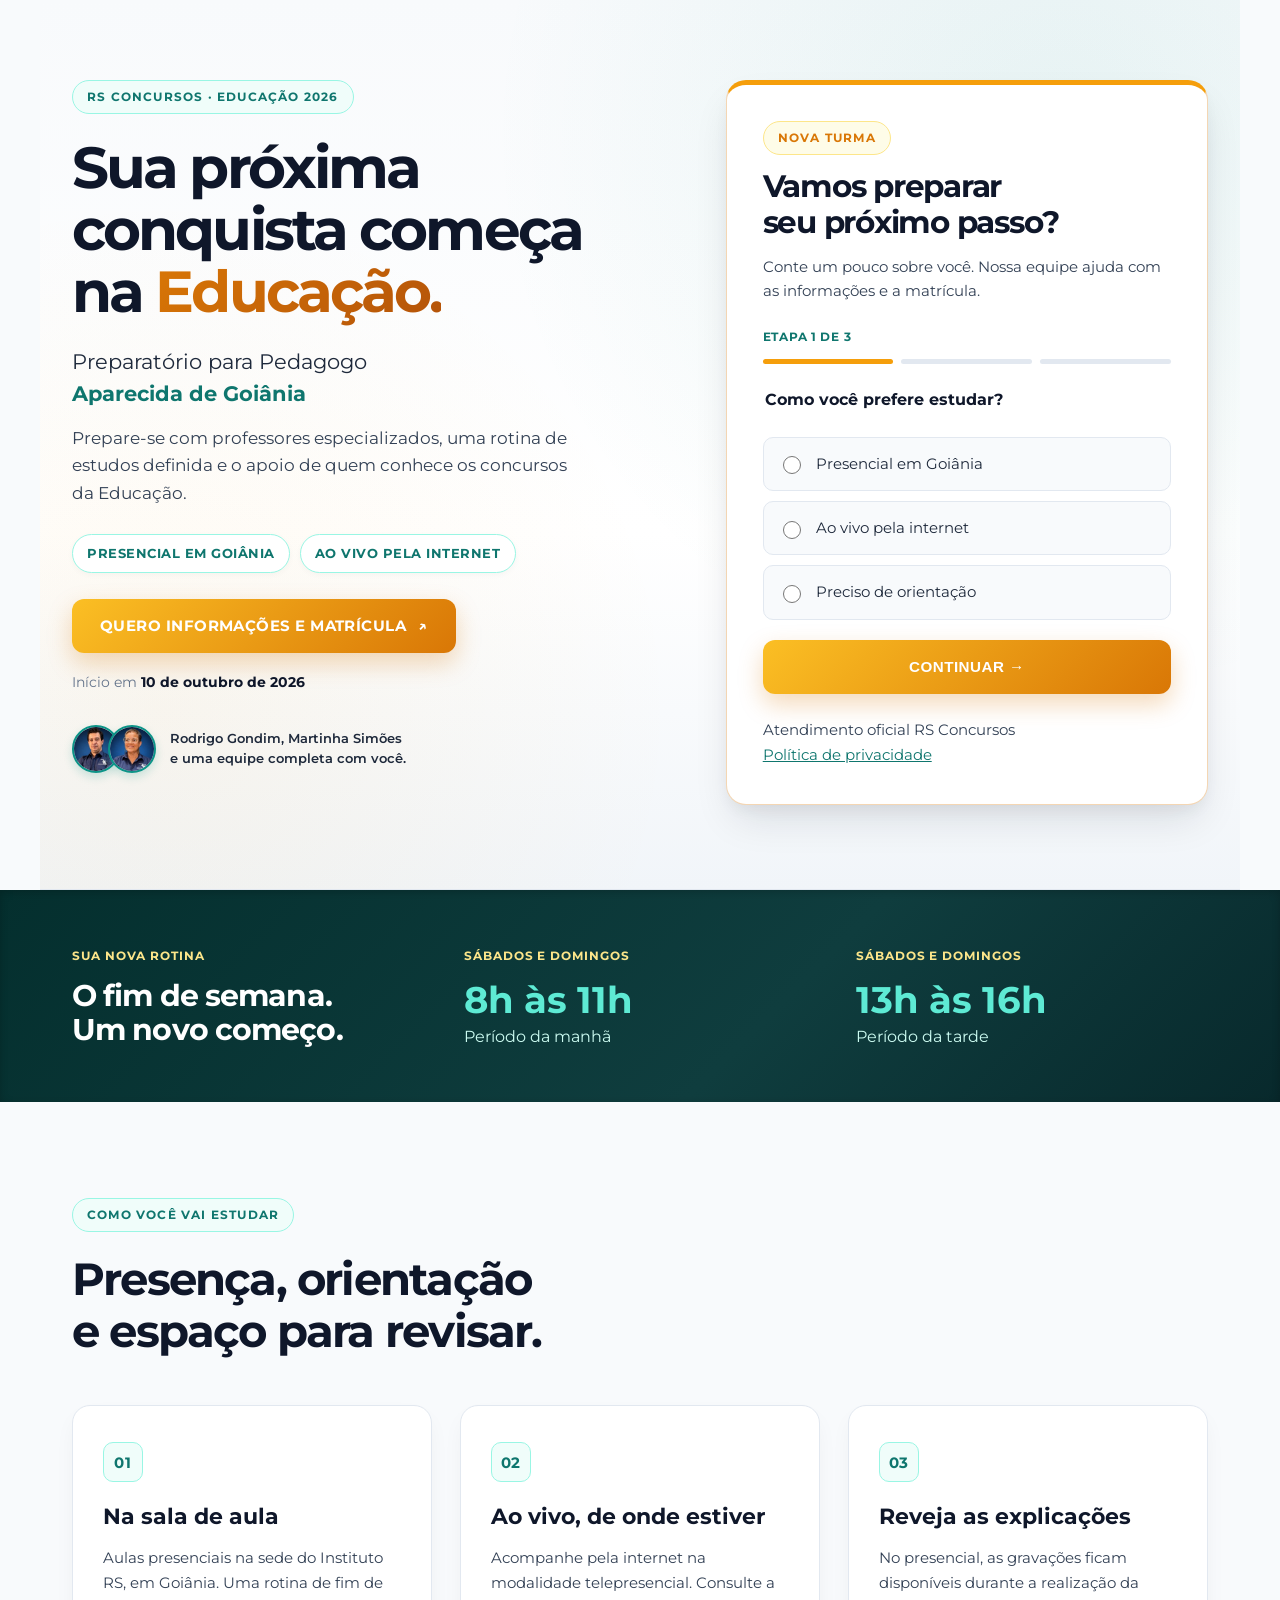
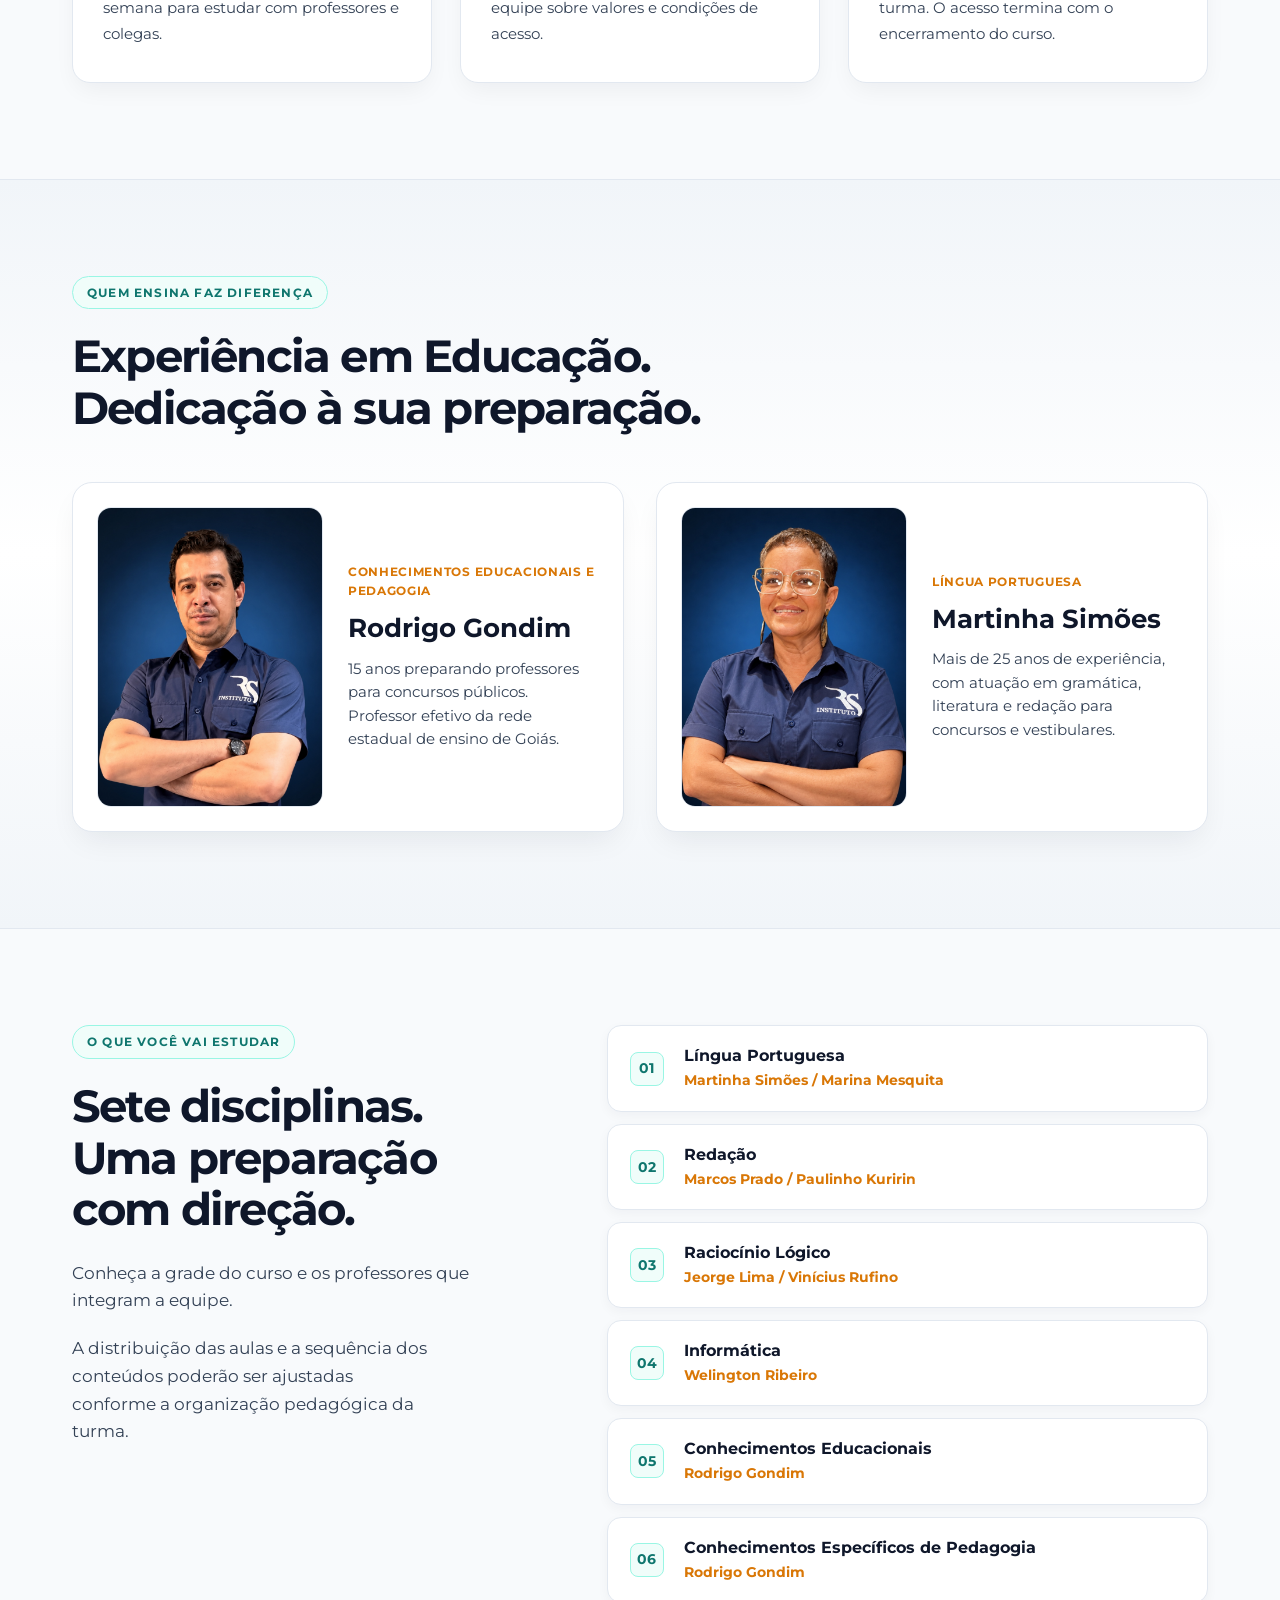
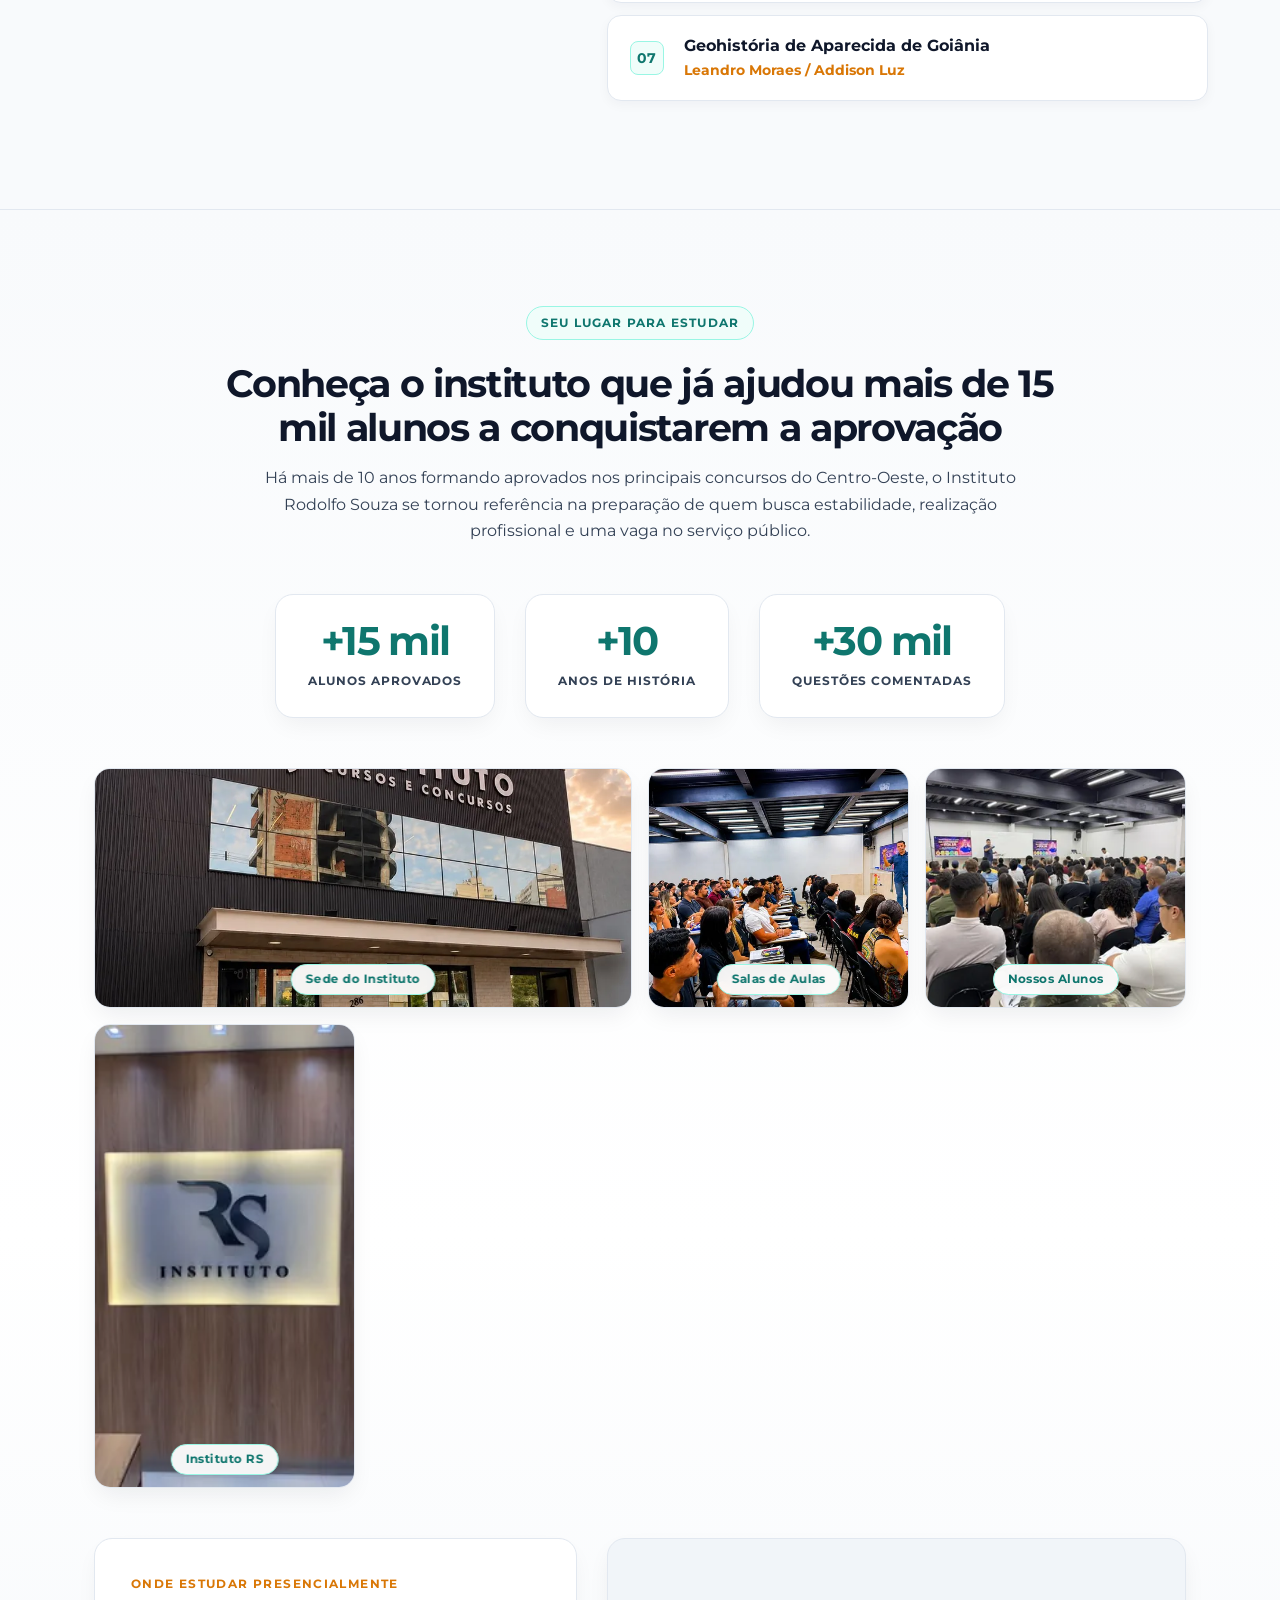
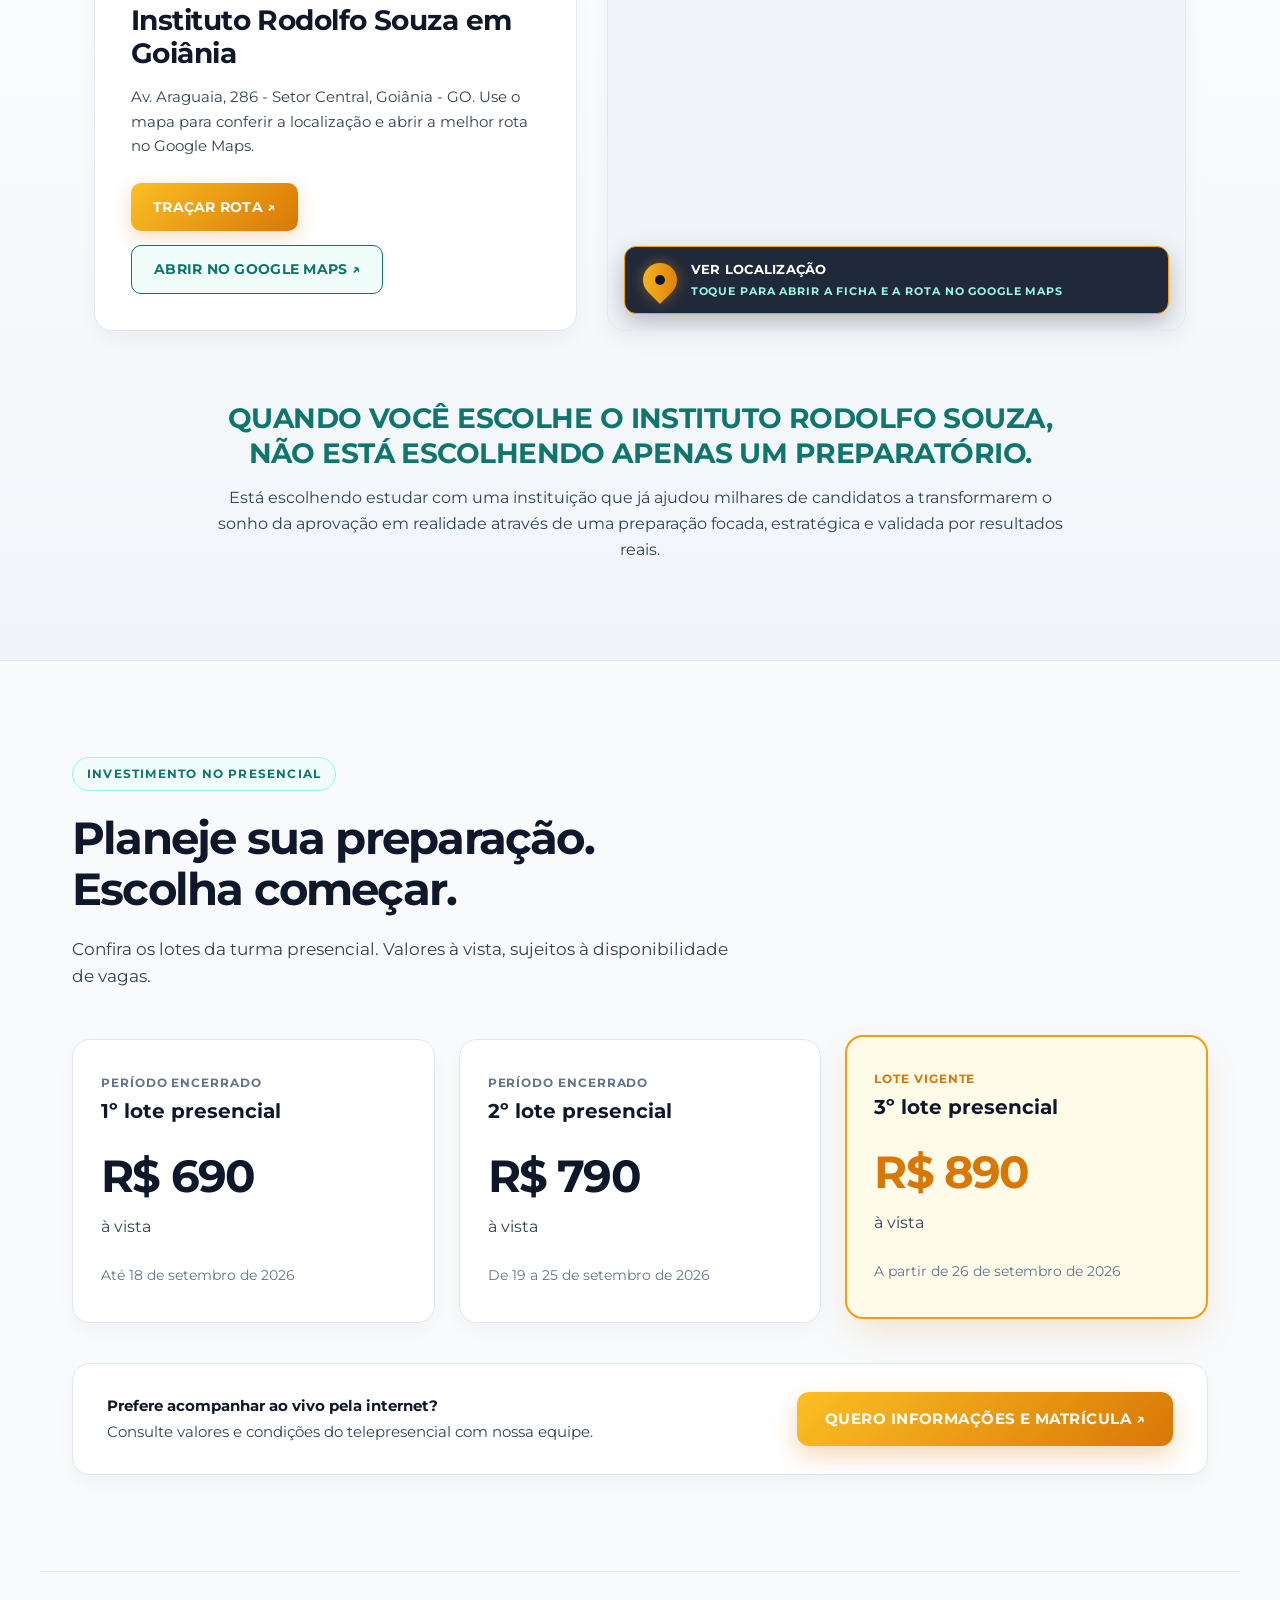
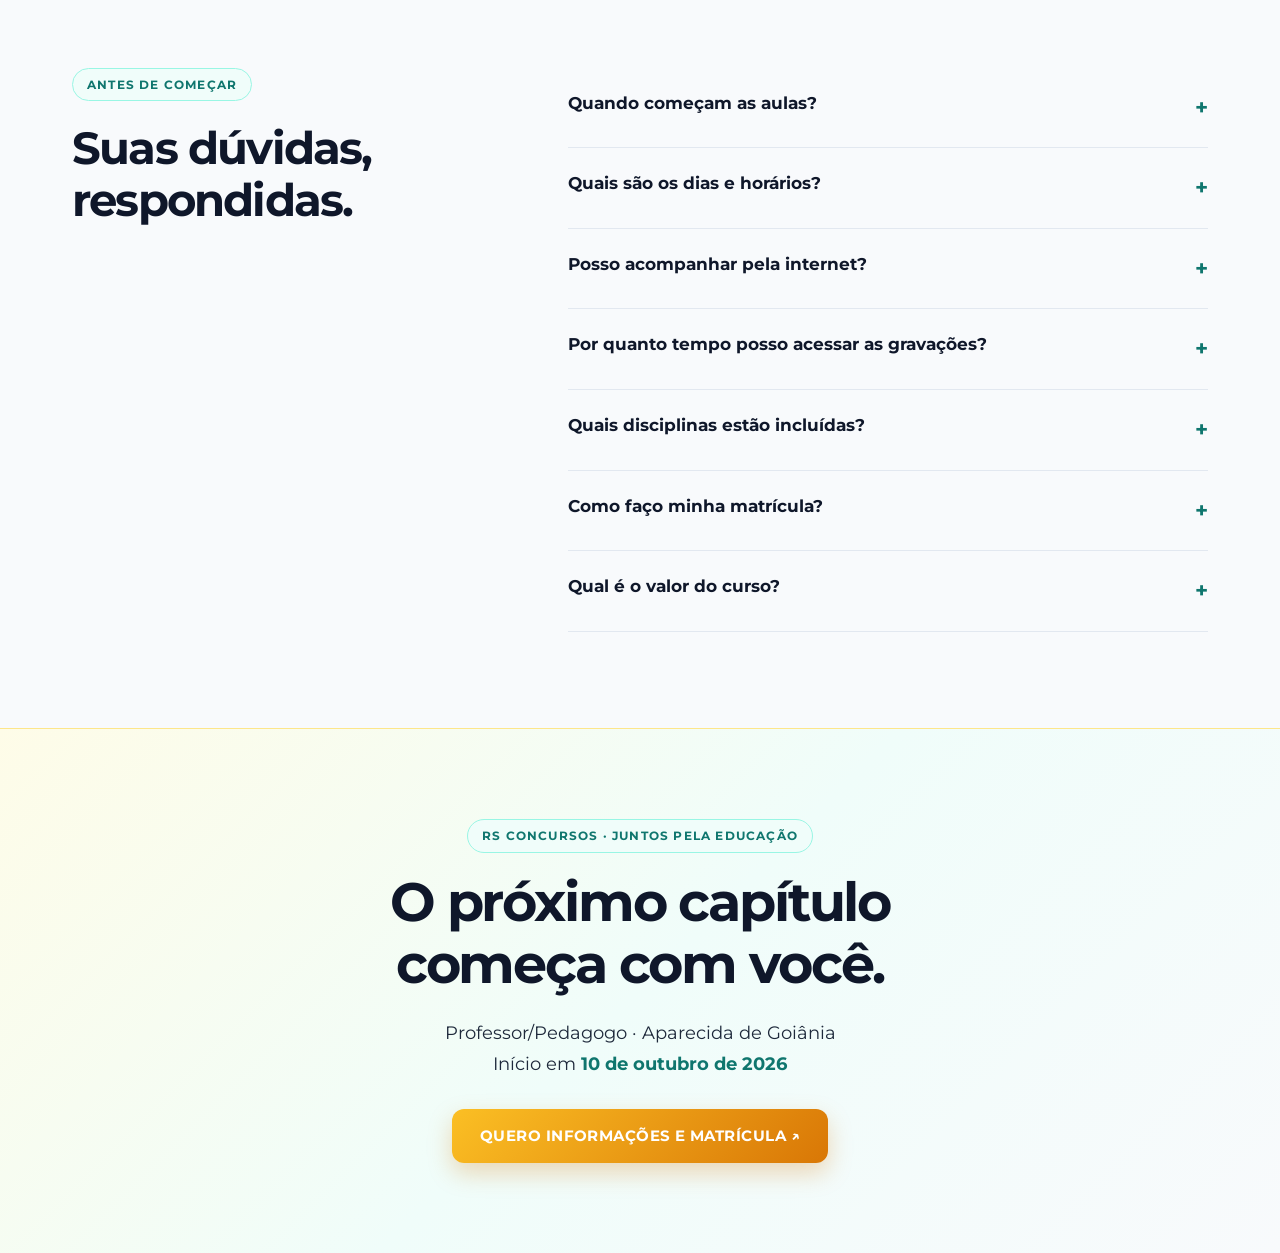
==== commit 2493bfe0: "feat: oficializar versão 3 Light Premium como padrão de produção" ====
--- a/index.html
+++ b/index.html
@@ -1,11 +1,4 @@
-<!doctype html>
-<html lang="pt-BR">
-<head>
-  <meta charset="utf-8">
-  <meta name="viewport" content="width=device-width, initial-scale=1">
-  <title>Pedagogo Aparecida de Goiânia | RS Concursos (Opção 3 Light Premium)</title>
-  <meta name="description" content="Preparatório RS para Pedagogo em Aparecida de Goiânia. Aulas presenciais e ao vivo pela internet. Conheça a equipe, horários e condições.">
-  <style>
+<!doctype html><html lang="pt-BR"><head><meta charset="utf-8"><meta name="viewport" content="width=device-width, initial-scale=1"><title>Pedagogo Aparecida de Goiânia | RS Concursos</title><meta name="description" content="Preparatório RS para Pedagogo em Aparecida de Goiânia. Aulas presenciais e ao vivo pela internet. Conheça a equipe, horários e condições."><style>body{margin:0}
 @font-face {
   font-family: 'RS Montserrat';
   font-style: normal;
@@ -28,7 +21,7 @@
   src: url([data-uri]) format('truetype');
 }
 
-/* ===================== OPÇÃO 3: LIGHT PREMIUM / ACADÊMICO CONTEMPORÂNEO ===================== */
+/* ===================== VERSÃO OFICIAL: LIGHT PREMIUM (APARECIDA DE GOIÂNIA) ===================== */
 #rs-pedagogo {
   --bg-page: #f8fafc;
   --bg-white: #ffffff;
@@ -1317,10 +1310,7 @@
   #rs-pedagogo * { transition: none !important; scroll-behavior: auto !important; }
 }
 
-  </style>
-</head>
-<body>
-<main id="rs-pedagogo">
+</style></head><body><main id="rs-pedagogo">
 <section class="rs-hero rs-wrap"><div class="rs-intro"><p class="rs-eyebrow">RS CONCURSOS · EDUCAÇÃO 2026</p><h1>Sua próxima<br>conquista começa<br>na <em>Educação.</em></h1><p class="rs-course">Preparatório para Pedagogo<br><strong>Aparecida de Goiânia</strong></p><p class="rs-desc">Prepare-se com professores especializados, uma rotina de estudos definida e o apoio de quem conhece os concursos da Educação.</p><div class="rs-tags"><span>Presencial em Goiânia</span><span>Ao vivo pela internet</span></div><a class="rs-button" href="#rs-matricula">Quero informações e matrícula <span aria-hidden="true">↗</span></a><p class="rs-start">Início em <strong data-start>10 de outubro de 2026</strong></p><div class="rs-mini"><img src="rodrigo-gondim-avatar.jpg" alt="Professor Rodrigo Gondim" width="48" height="48"><img src="martinha-simoes-avatar.jpg" alt="Professora Martinha Simões" width="48" height="48"><span>Rodrigo Gondim, Martinha Simões<br>e uma equipe completa com você.</span></div></div>
 <aside id="rs-matricula" class="rs-form-card"><p class="rs-eyebrow">NOVA TURMA</p><h2>Vamos preparar<br>seu próximo passo?</h2><p>Conte um pouco sobre você. Nossa equipe ajuda com as informações e a matrícula.</p><div id="rs-form-slot"><form id="rs-preview-form"><p class="rs-step-label">Etapa 1 de 3</p><div class="rs-progress" aria-hidden="true"><span class="active"></span><span></span><span></span></div><fieldset ><legend>Como você prefere estudar?</legend><label class="rs-option"><input type="radio" name="form_fields[modalidade]" value="Presencial em Goiânia" required>Presencial em Goiânia</label><label class="rs-option"><input type="radio" name="form_fields[modalidade]" value="Ao vivo pela internet" required>Ao vivo pela internet</label><label class="rs-option"><input type="radio" name="form_fields[modalidade]" value="Preciso de orientação" required>Preciso de orientação</label><div class="rs-actions"><button type="button" class="rs-button" data-next>Continuar →</button></div></fieldset><fieldset hidden><legend>Como está sua preparação?</legend><label class="rs-option"><input type="radio" name="form_fields[experiencia]" value="Começando agora" required>Começando agora</label><label class="rs-option"><input type="radio" name="form_fields[experiencia]" value="Já estudei" required>Já estudei</label><label class="rs-option"><input type="radio" name="form_fields[experiencia]" value="Estudo atualmente" required>Estudo atualmente</label><div class="rs-actions"><button type="button" class="rs-back" data-back>Voltar</button><button type="button" class="rs-button" data-next>Continuar →</button></div></fieldset><fieldset hidden><legend>Como podemos falar com você?</legend><label class="rs-field">Nome<input name="form_fields[nome]" autocomplete="name" required maxlength="120"></label><label class="rs-field">WhatsApp<input type="tel" name="form_fields[whatsapp]" autocomplete="tel" inputmode="tel" required pattern="[+()0-9 .-]{10,20}" maxlength="20"></label><label class="rs-field">E-mail (opcional)<input type="email" name="form_fields[email]" autocomplete="email"></label><label class="rs-consent"><input type="checkbox" required>Autorizo o contato do RS Concursos sobre esta turma e li a política de privacidade.</label><div class="rs-actions"><button type="button" class="rs-back" data-back>Voltar</button><button class="rs-button" type="submit">Enviar meu interesse ↗</button></div></fieldset><p class="rs-error" role="status" hidden>Esta prévia ainda não está conectada ao WordPress. Nenhum cadastro foi enviado.<a href="https://wa.me/5562991385105">Falar diretamente com a equipe ↗</a></p></form></div><div id="rs-success" hidden tabindex="-1"><h3>Cadastro recebido!</h3><p>Continue a conversa com a equipe para consultar as condições e concluir sua matrícula.</p><a id="rs-whatsapp" class="rs-button" href="https://wa.me/5562991385105">Continuar no WhatsApp ↗</a></div><p class="rs-form-note">Atendimento oficial RS Concursos<br><a href="https://institutorodolfosouza.com.br/privacy" target="_blank" rel="noopener">Política de privacidade</a></p></aside></section>
 <section class="rs-schedule"><div class="rs-wrap rs-three"><div><small>SUA NOVA ROTINA</small><h2>O fim de semana.<br>Um novo começo.</h2></div><div><small>SÁBADOS E DOMINGOS</small><strong>8h às 11h</strong><p>Período da manhã</p></div><div><small>SÁBADOS E DOMINGOS</small><strong>13h às 16h</strong><p>Período da tarde</p></div></div></section>
@@ -1328,9 +1318,7 @@
 <section class="rs-teachers"><div class="rs-wrap rs-section"><div class="rs-section-head"><p class="rs-eyebrow">QUEM ENSINA FAZ DIFERENÇA</p><h2>Experiência em Educação.<br>Dedicação à sua preparação.</h2></div><div class="rs-teacher-grid"><article><div class="rs-photo"><img loading="lazy" src="rodrigo-gondim.jpg" alt="Professor Rodrigo Gondim" width="480" height="480"></div><div><small>CONHECIMENTOS EDUCACIONAIS E PEDAGOGIA</small><h3>Rodrigo Gondim</h3><p>15 anos preparando professores para concursos públicos. Professor efetivo da rede estadual de ensino de Goiás.</p></div></article><article><div class="rs-photo"><img loading="lazy" src="martinha-simoes.jpg" alt="Professora Martinha Simões" width="480" height="480"></div><div><small>LÍNGUA PORTUGUESA</small><h3>Martinha Simões</h3><p>Mais de 25 anos de experiência, com atuação em gramática, literatura e redação para concursos e vestibulares.</p></div></article></div></div></section>
 <section id="rs-grade" class="rs-wrap rs-section rs-grade"><div><p class="rs-eyebrow">O QUE VOCÊ VAI ESTUDAR</p><h2>Sete disciplinas.<br>Uma preparação<br>com direção.</h2><p>Conheça a grade do curso e os professores que integram a equipe.</p><p class="rs-muted">A distribuição das aulas e a sequência dos conteúdos poderão ser ajustadas conforme a organização pedagógica da turma.</p></div><div class="rs-subjects"><article><span>01</span><div><h3>Língua Portuguesa</h3><p>Martinha Simões / Marina Mesquita</p></div></article><article><span>02</span><div><h3>Redação</h3><p>Marcos Prado / Paulinho Kuririn</p></div></article><article><span>03</span><div><h3>Raciocínio Lógico</h3><p>Jeorge Lima / Vinícius Rufino</p></div></article><article><span>04</span><div><h3>Informática</h3><p>Welington Ribeiro</p></div></article><article><span>05</span><div><h3>Conhecimentos Educacionais</h3><p>Rodrigo Gondim</p></div></article><article><span>06</span><div><h3>Conhecimentos Específicos de Pedagogia</h3><p>Rodrigo Gondim</p></div></article><article><span>07</span><div><h3>Geohistória de Aparecida de Goiânia</h3><p>Leandro Moraes / Addison Luz</p></div></article></div></section><section id="rs-local" class="sec-inst"><div class="container center"><p class="rs-eyebrow">SEU LUGAR PARA ESTUDAR</p><h2 class="sec-title">Conheça o instituto que já ajudou mais de 15 mil alunos a conquistarem a aprovação</h2><p class="sec-sub">Há mais de 10 anos formando aprovados nos principais concursos do Centro-Oeste, o Instituto Rodolfo Souza se tornou referência na preparação de quem busca estabilidade, realização profissional e uma vaga no serviço público.</p><div class="stat-strip"><div class="stat"><div class="n" data-count="15" data-prefix="+" data-suffix=" mil">+15 mil</div><div class="l">alunos aprovados</div></div><div class="stat"><div class="n" data-count="10" data-prefix="+" data-suffix="">+10</div><div class="l">anos de história</div></div><div class="stat"><div class="n" data-count="30" data-prefix="+" data-suffix=" mil">+30 mil</div><div class="l">questões comentadas</div></div></div><div class="inst-photos"><div class="inst-slot"><img src="inst-fachada.webp" alt="Sede do Instituto" loading="lazy" decoding="async"><span class="inst-tag">Sede do Instituto</span></div><div class="inst-slot"><img src="inst-salas.webp" alt="Salas de Aulas" loading="lazy" decoding="async"><span class="inst-tag">Salas de Aulas</span></div><div class="inst-slot"><img src="inst-alunos.webp" alt="Nossos Alunos" loading="lazy" decoding="async"><span class="inst-tag">Nossos Alunos</span></div><div class="inst-slot"><img src="inst-logo.webp" alt="Instituto RS" loading="lazy" decoding="async"><span class="inst-tag">Instituto RS</span></div></div><div class="inst-location"><div class="loc-copy"><span>Onde estudar presencialmente</span><h3>Instituto Rodolfo Souza em Goiânia</h3><p>Av. Araguaia, 286 - Setor Central, Goiânia - GO. Use o mapa para conferir a localização e abrir a melhor rota no Google Maps.</p><div class="loc-actions"><a class="loc-btn primary" href="https://www.google.com/maps/dir/?api=1&destination=-16.6765219%2C-49.2551778&destination_place_id=ChIJwY_4L2LxXpMRDZwXi6nz9Xc" target="_blank" rel="noopener">Traçar rota ↗</a><a class="loc-btn secondary" href="https://maps.app.goo.gl/3BpoRSDovKBLjw8e7" target="_blank" rel="noopener">Abrir no Google Maps ↗</a></div></div><div class="loc-map" aria-label="Prévia do mapa do Instituto Rodolfo Souza em Goiânia"><iframe title="Prévia do mapa do Instituto Rodolfo Souza em Goiânia" src="https://www.openstreetmap.org/export/embed.html?bbox=-49.2652%2C-16.6845%2C-49.2452%2C-16.6685&amp;layer=mapnik&amp;marker=-16.6765219%2C-49.2551778" loading="lazy"></iframe><a class="map-open" href="https://maps.app.goo.gl/3BpoRSDovKBLjw8e7" target="_blank" rel="noopener"><span class="pin"></span><span><strong>Ver localização</strong><small>Toque para abrir a ficha e a rota no Google Maps</small></span></a></div></div><div class="inst-close"><h3>Quando você escolhe o Instituto Rodolfo Souza, não está escolhendo apenas um preparatório.</h3><p>Está escolhendo estudar com uma instituição que já ajudou milhares de candidatos a transformarem o sonho da aprovação em realidade através de uma preparação focada, estratégica e validada por resultados reais.</p></div></div></section>
 <section id="rs-investimento" class="rs-wrap rs-section"><div class="rs-section-head"><p class="rs-eyebrow">INVESTIMENTO NO PRESENCIAL</p><h2>Planeje sua preparação.<br>Escolha começar.</h2><p>Confira os lotes da turma presencial. Valores à vista, sujeitos à disponibilidade de vagas.</p></div><div class="rs-three rs-prices" data-lots></div><div class="rs-price-note"><p><strong>Prefere acompanhar ao vivo pela internet?</strong><br>Consulte valores e condições do telepresencial com nossa equipe.</p><a class="rs-button" href="#rs-matricula">Quero informações e matrícula ↗</a></div></section>
-<section class="rs-faq rs-wrap rs-section"><div><p class="rs-eyebrow">ANTES DE COMEÇAR</p><h2>Suas dúvidas,<br>respondidas.</h2></div><div><details><summary>Quando começam as aulas?<span aria-hidden="true">+</span></summary><p>A turma começa em <strong data-start>10 de outubro de 2026</strong>.</p></details><details><summary>Quais são os dias e horários?<span aria-hidden="true">+</span></summary><p>Sábados e domingos, das 8h às 11h e das 13h às 16h. O cronograma poderá sofrer ajustes conforme a organização pedagógica.</p></details><details><summary>Posso acompanhar pela internet?<span aria-hidden="true">+</span></summary><p>Sim. Há modalidade telepresencial, com transmissão ao vivo pela internet. Consulte a equipe sobre valores e condições.</p></details><details><summary>Por quanto tempo posso acessar as gravações?<span aria-hidden="true">+</span></summary><p>No curso presencial, as gravações ficam disponíveis durante a realização da turma. Após o encerramento, não há período adicional de acesso.</p></details><details><summary>Quais disciplinas estão incluídas?<span aria-hidden="true">+</span></summary><p>Língua Portuguesa, Redação, Raciocínio Lógico, Informática, Conhecimentos Educacionais, Conhecimentos Específicos de Pedagogia e Geohistória de Aparecida de Goiânia.</p></details><details><summary>Como faço minha matrícula?<span aria-hidden="true">+</span></summary><p>Preencha o formulário e continue o atendimento pelo WhatsApp oficial. A equipe confirma a disponibilidade de vagas e orienta a matrícula. O cadastro de interesse não equivale à matrícula.</p></details><details><summary>Qual é o valor do curso?<span aria-hidden="true">+</span></summary><p>O lote presencial vigente é de <strong data-current-price></strong> à vista. Os períodos de cada lote estão na seção de investimento. Para o telepresencial, consulte a equipe.</p></details></div></section><section class="rs-final"><div class="rs-wrap"><p class="rs-eyebrow">RS CONCURSOS · JUNTOS PELA EDUCAÇÃO</p><h2>O próximo capítulo<br>começa com você.</h2><p>Professor/Pedagogo · Aparecida de Goiânia<br>Início em <span data-start>10 de outubro de 2026</span></p><a class="rs-button" href="#rs-matricula">Quero informações e matrícula ↗</a></div></section></main>
-<script>
-(function(){
+<section class="rs-faq rs-wrap rs-section"><div><p class="rs-eyebrow">ANTES DE COMEÇAR</p><h2>Suas dúvidas,<br>respondidas.</h2></div><div><details><summary>Quando começam as aulas?<span aria-hidden="true">+</span></summary><p>A turma começa em <strong data-start>10 de outubro de 2026</strong>.</p></details><details><summary>Quais são os dias e horários?<span aria-hidden="true">+</span></summary><p>Sábados e domingos, das 8h às 11h e das 13h às 16h. O cronograma poderá sofrer ajustes conforme a organização pedagógica.</p></details><details><summary>Posso acompanhar pela internet?<span aria-hidden="true">+</span></summary><p>Sim. Há modalidade telepresencial, com transmissão ao vivo pela internet. Consulte a equipe sobre valores e condições.</p></details><details><summary>Por quanto tempo posso acessar as gravações?<span aria-hidden="true">+</span></summary><p>No curso presencial, as gravações ficam disponíveis durante a realização da turma. Após o encerramento, não há período adicional de acesso.</p></details><details><summary>Quais disciplinas estão incluídas?<span aria-hidden="true">+</span></summary><p>Língua Portuguesa, Redação, Raciocínio Lógico, Informática, Conhecimentos Educacionais, Conhecimentos Específicos de Pedagogia e Geohistória de Aparecida de Goiânia.</p></details><details><summary>Como faço minha matrícula?<span aria-hidden="true">+</span></summary><p>Preencha o formulário e continue o atendimento pelo WhatsApp oficial. A equipe confirma a disponibilidade de vagas e orienta a matrícula. O cadastro de interesse não equivale à matrícula.</p></details><details><summary>Qual é o valor do curso?<span aria-hidden="true">+</span></summary><p>O lote presencial vigente é de <strong data-current-price></strong> à vista. Os períodos de cada lote estão na seção de investimento. Para o telepresencial, consulte a equipe.</p></details></div></section><section class="rs-final"><div class="rs-wrap"><p class="rs-eyebrow">RS CONCURSOS · JUNTOS PELA EDUCAÇÃO</p><h2>O próximo capítulo<br>começa com você.</h2><p>Professor/Pedagogo · Aparecida de Goiânia<br>Início em <span data-start>10 de outubro de 2026</span></p><a class="rs-button" href="#rs-matricula">Quero informações e matrícula ↗</a></div></section></main><script>(function(){
 'use strict';
 const config={"course": "Pedagogo Aparecida 2026", "start": "2026-10-10", "phone": "5562991385105", "lots": [{"price": 690, "until": "2026-09-18", "label": "Até 18 de setembro"}, {"price": 790, "until": "2026-09-25", "label": "De 19 a 25 de setembro"}, {"price": 890, "until": null, "label": "A partir de 26 de setembro"}]};
 function activeLot(date=new Date()){
@@ -1403,14 +1391,4 @@
 }
 if(document.readyState==='loading')document.addEventListener('DOMContentLoaded',init);else init();
 })();
-
-</script>
-
-<div id="rs-theme-switcher" style="position:fixed;bottom:24px;left:50%;transform:translateX(-50%);z-index:99999;background:rgba(15,23,42,0.95);backdrop-filter:blur(12px);border:1.5px solid rgba(255,255,255,0.2);border-radius:999px;padding:6px 10px;display:flex;align-items:center;gap:8px;box-shadow:0 14px 35px rgba(0,0,0,0.4);font-family:-apple-system,BlinkMacSystemFont,'Segoe UI',Roboto,sans-serif;font-size:12px;font-weight:700;">
-  <span style="color:#94a3b8;padding:4px 8px;">Alternar Opções:</span>
-  <a href="index-opcao1-editorial.html" style="padding:7px 15px;border-radius:999px;text-decoration:none;color:#0f172a;background:#ffffff;box-shadow:0 2px 6px rgba(0,0,0,0.15);transition:all .2s;">⚪ 1. Branca Editorial</a>
-  <a href="index-opcao2-dark.html" style="padding:7px 15px;border-radius:999px;text-decoration:none;color:#55d9cb;background:#06202a;border:1px solid #55d9cb;box-shadow:0 2px 6px rgba(0,0,0,0.3);transition:all .2s;">🌑 2. Dark Petróleo</a>
-  <a href="index-opcao3-light-premium.html" style="padding:7px 15px;border-radius:999px;text-decoration:none;color:#042f2e;background:#5eead4;border:1px solid #0d9488;box-shadow:0 2px 6px rgba(0,0,0,0.2);transition:all .2s;">✨ 3. Light Premium</a>
-</div>
-</body>
-</html>+</script></body></html>
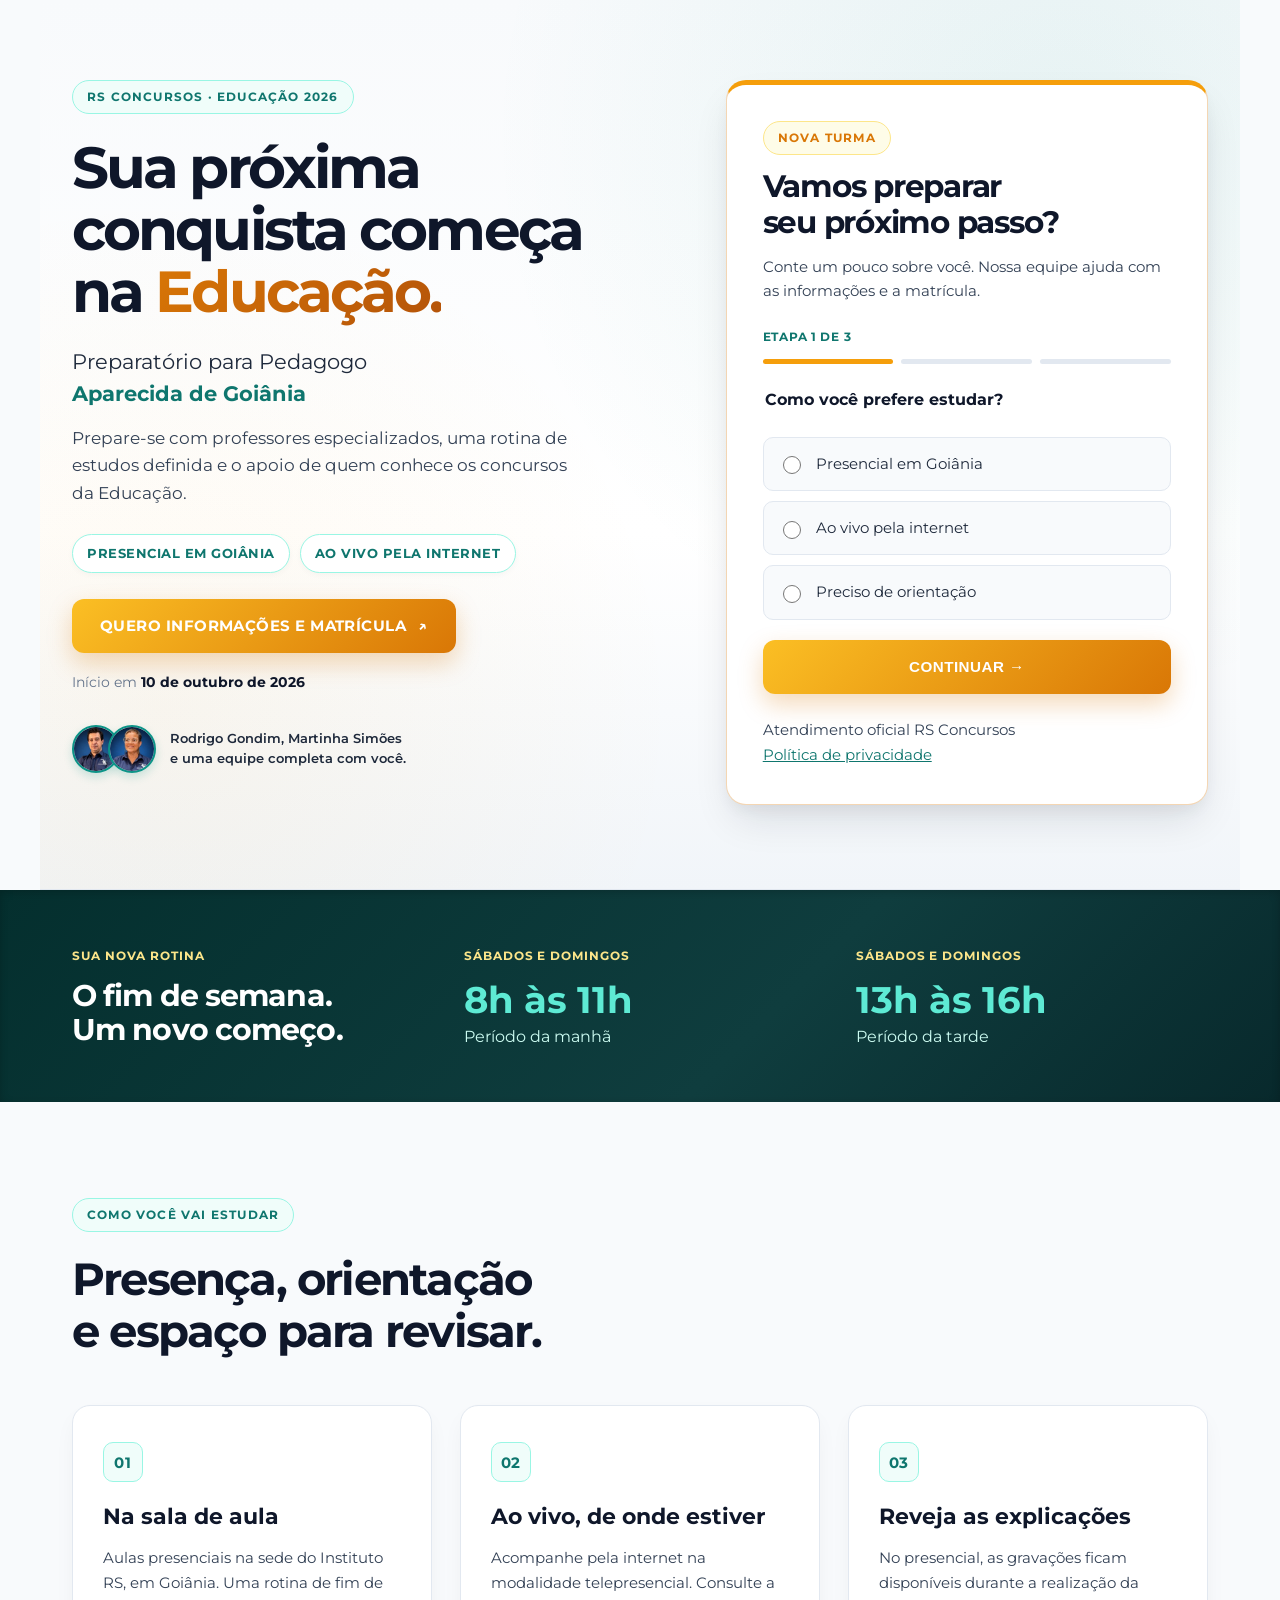
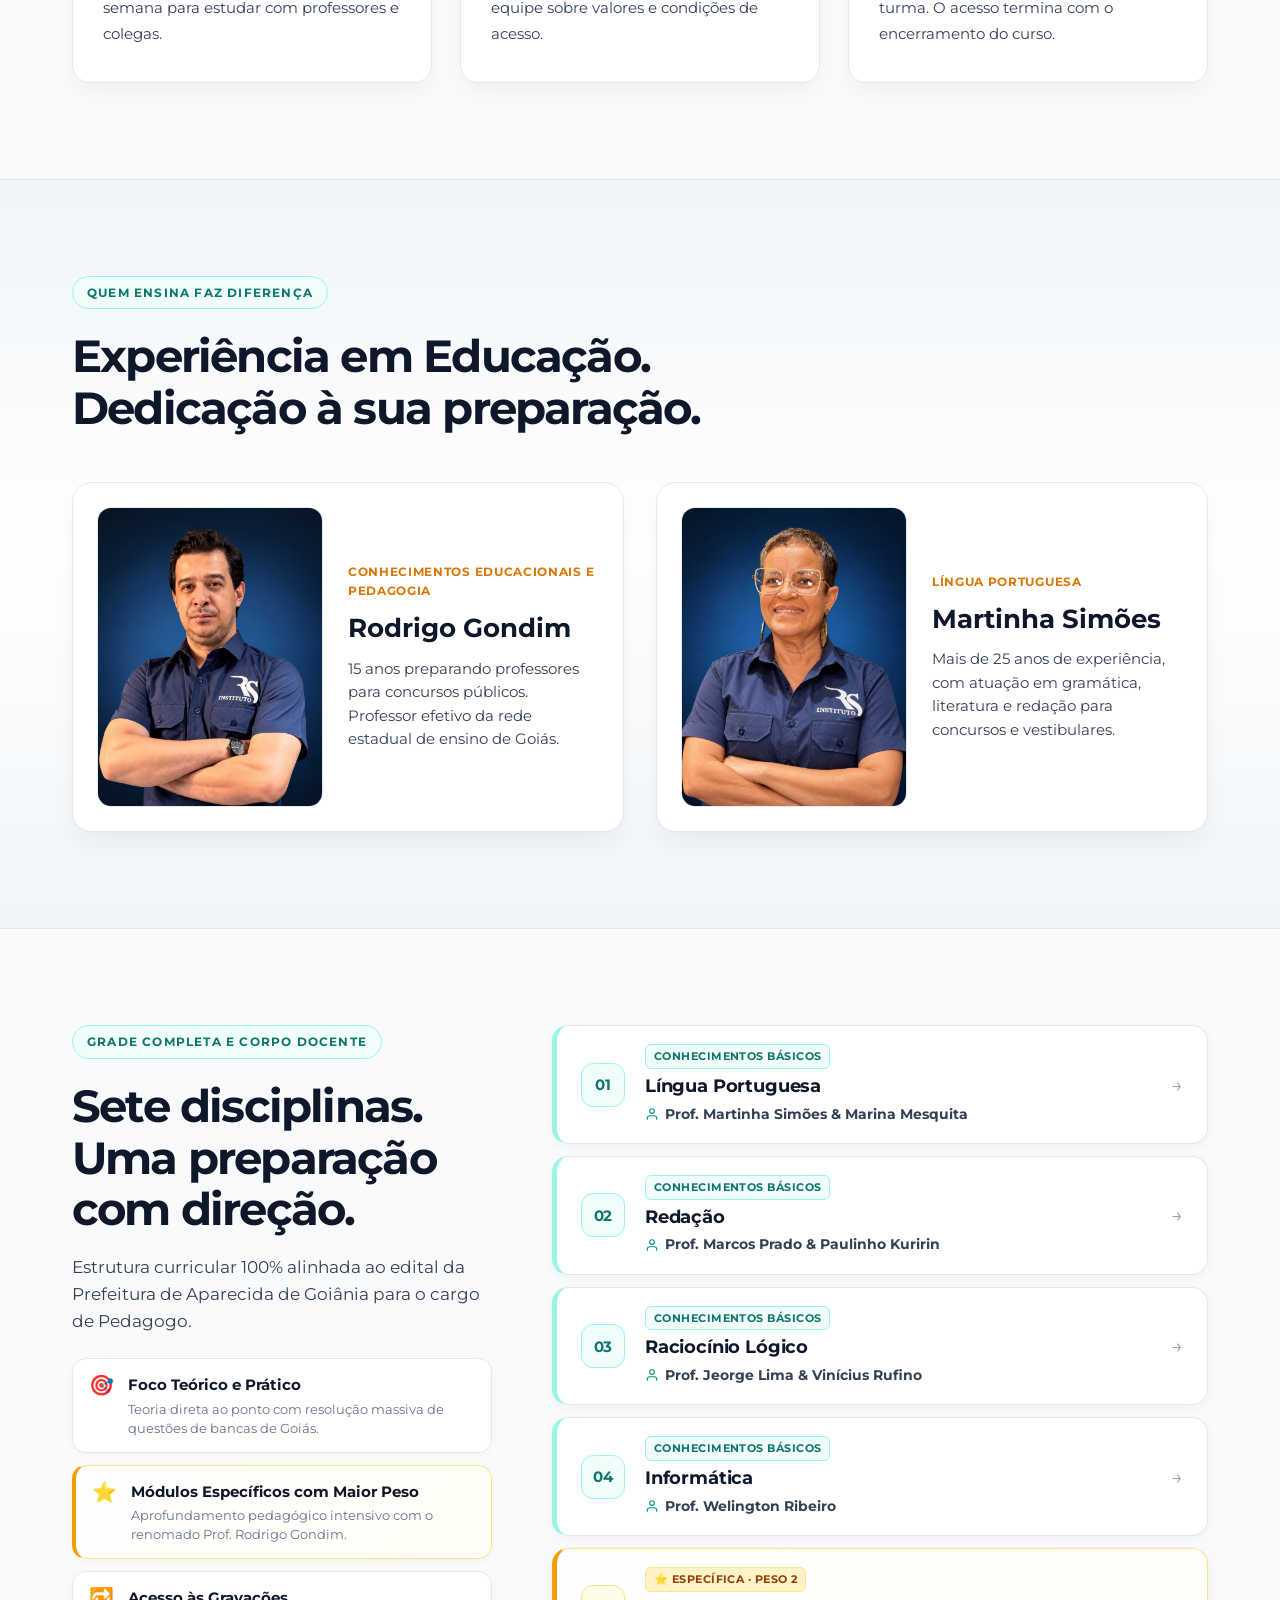
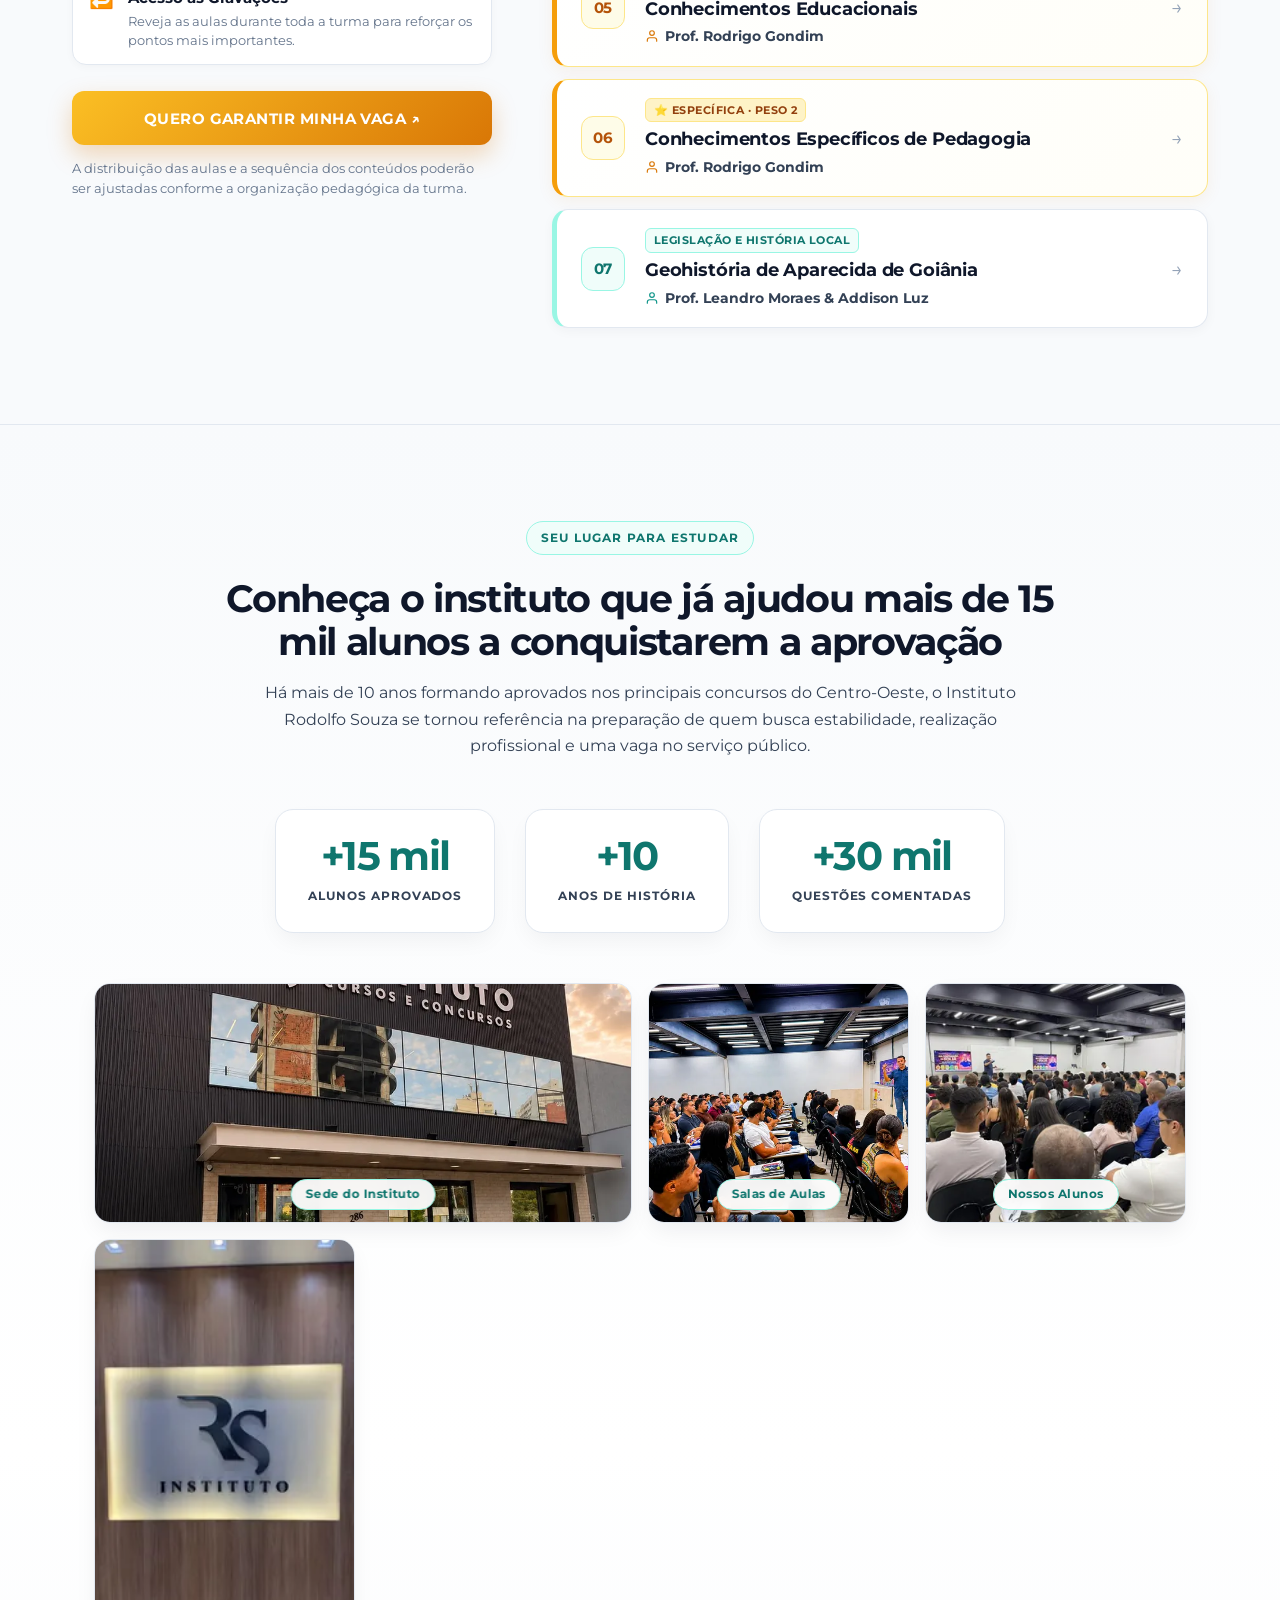
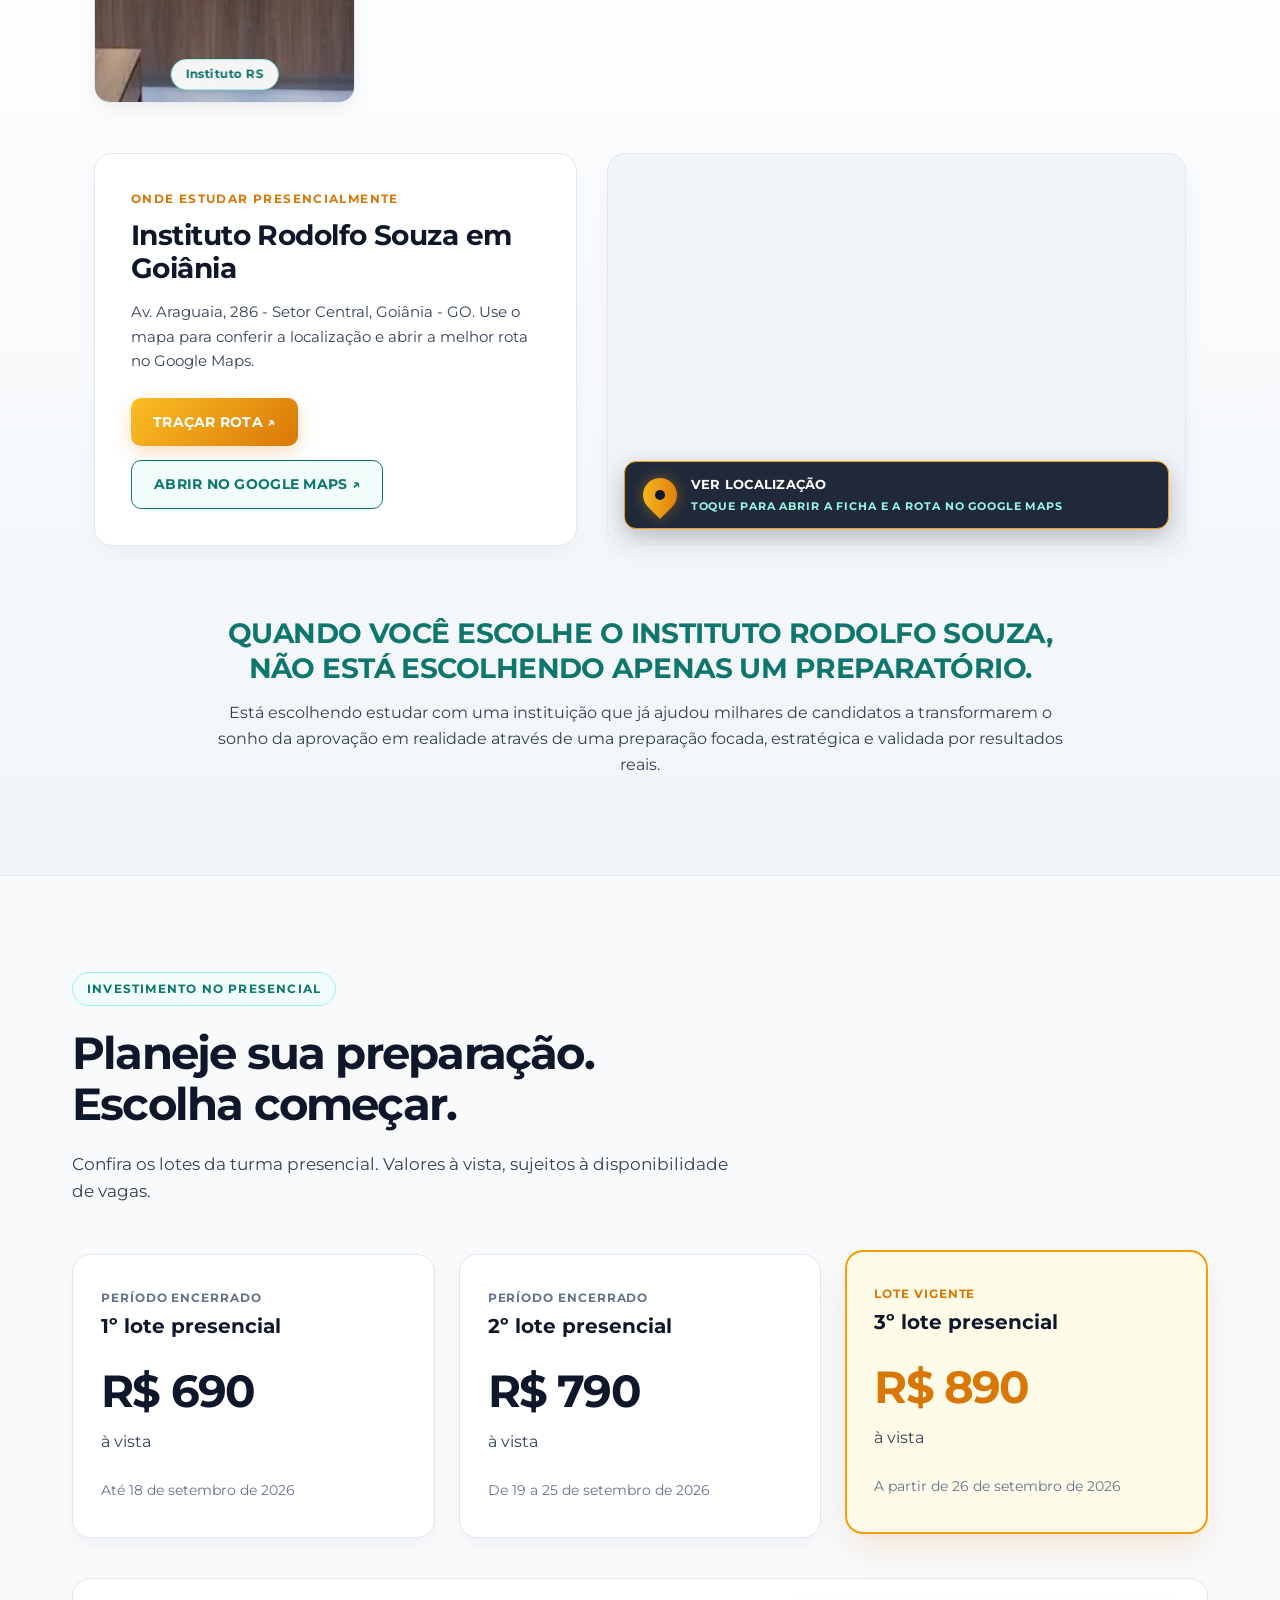
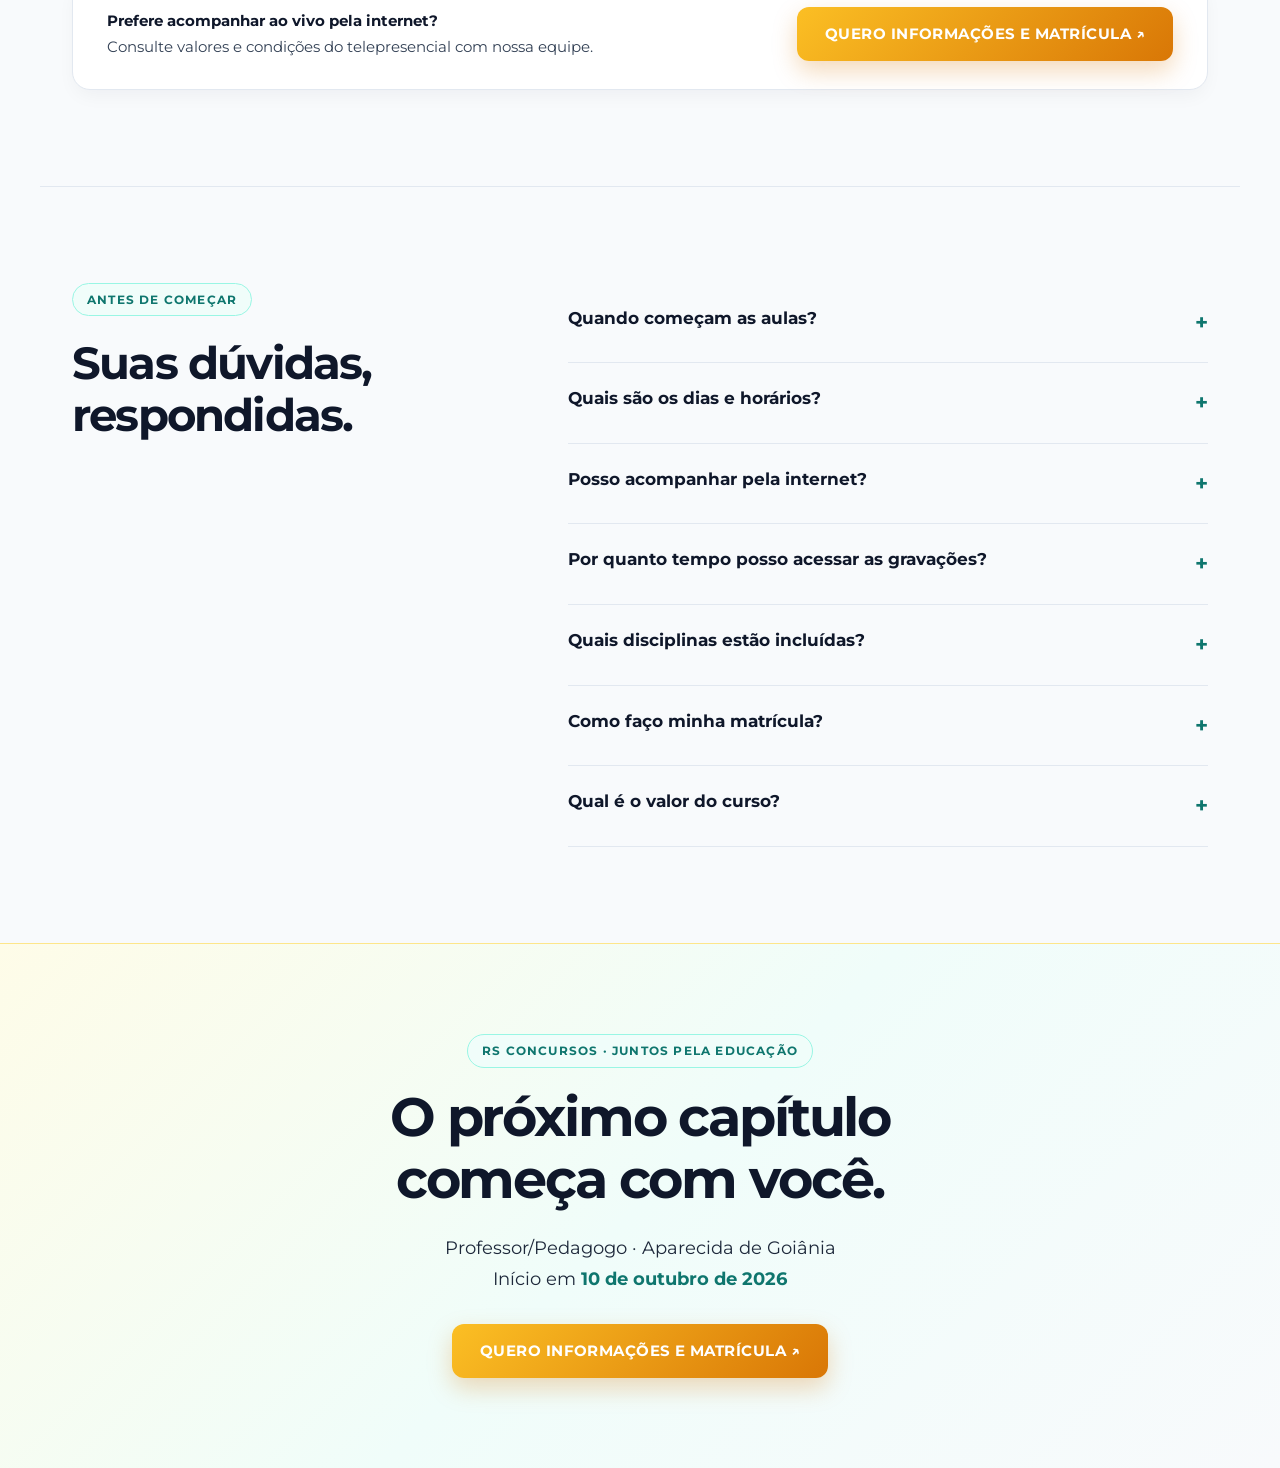
==== commit 3b4c9f28: "feat: aprimorar bloco de grade de disciplinas no desktop e mobile" ====
--- a/index.html
+++ b/index.html
@@ -658,69 +658,278 @@
   line-height: 1.6;
 }
 
-/* GRADE DE DISCIPLINAS */
+/* ===================== GRADE DE DISCIPLINAS (PREMIUM REDESIGN) ===================== */
 #rs-pedagogo .rs-grade {
   display: grid;
-  grid-template-columns: 0.85fr 1.15fr;
-  gap: 90px;
-}
-
-#rs-pedagogo .rs-grade > div > p:not(.rs-eyebrow) {
-  margin-top: 24px;
+  grid-template-columns: 420px 1fr;
+  gap: 60px;
+  align-items: start;
+}
+
+#rs-pedagogo .rs-grade-aside {
+  position: sticky;
+  top: 36px;
+  display: flex;
+  flex-direction: column;
+  align-items: flex-start;
+}
+
+#rs-pedagogo .rs-grade-lead,
+#rs-pedagogo .rs-grade-benefits,
+#rs-pedagogo .rs-grade-cta {
+  width: 100%;
+}
+
+#rs-pedagogo .rs-grade-lead {
   font-size: 1.05rem;
   color: var(--ink);
-}
-
-#rs-pedagogo .rs-muted {
-  font-size: 0.85rem;
-  color: var(--ink-light);
-  max-width: 360px;
-  margin-top: 20px !important;
-}
-
-#rs-pedagogo .rs-subjects article {
-  display: flex;
-  gap: 20px;
-  align-items: center;
-  padding: 18px 22px;
-  background: #ffffff;
+  line-height: 1.6;
+  margin-top: 18px;
+  margin-bottom: 24px;
+}
+
+#rs-pedagogo .rs-grade-benefits {
+  display: flex;
+  flex-direction: column;
+  gap: 12px;
+  margin-bottom: 26px;
+}
+
+#rs-pedagogo .rs-gb-item {
+  display: flex;
+  align-items: flex-start;
+  gap: 14px;
+  padding: 14px 16px;
+  background: var(--bg-white);
   border: 1px solid var(--line);
   border-radius: 14px;
-  margin-bottom: 12px;
-  box-shadow: 0 4px 12px rgba(15, 23, 42, 0.04);
-  transition: border-color 0.2s, transform 0.2s;
-}
-
-#rs-pedagogo .rs-subjects article:hover {
+  box-shadow: 0 2px 8px rgba(15, 23, 42, 0.03);
+  transition: all 0.2s ease;
+}
+
+#rs-pedagogo .rs-gb-item:hover {
+  border-color: var(--teal-border);
+  transform: translateX(4px);
+  box-shadow: 0 6px 16px rgba(13, 148, 136, 0.08);
+}
+
+#rs-pedagogo .rs-gb-item-spec {
+  background: linear-gradient(135deg, #ffffff 0%, #fffdf5 100%);
+  border-color: var(--gold-border);
+  border-left: 4px solid var(--gold-vibrant);
+}
+
+#rs-pedagogo .rs-gb-item-spec:hover {
+  border-color: var(--gold-vibrant);
+  border-left-color: var(--gold-vibrant);
+  box-shadow: 0 6px 16px rgba(217, 119, 6, 0.12);
+}
+
+#rs-pedagogo .rs-gb-icon {
+  font-size: 1.25rem;
+  line-height: 1;
+  flex-shrink: 0;
+  margin-top: 2px;
+}
+
+#rs-pedagogo .rs-gb-item strong {
+  display: block;
+  font-size: 0.92rem;
+  color: var(--navy);
+  font-weight: 800;
+  margin-bottom: 2px;
+}
+
+#rs-pedagogo .rs-gb-item p {
+  font-size: 0.82rem;
+  color: var(--ink-light);
+  line-height: 1.45;
+  margin: 0;
+}
+
+#rs-pedagogo .rs-grade-cta .rs-button {
+  display: inline-flex;
+  margin-bottom: 14px;
+  width: 100%;
+  justify-content: center;
+}
+
+#rs-pedagogo .rs-grade-aside .rs-muted {
+  font-size: 0.82rem;
+  color: var(--ink-light);
+  line-height: 1.5;
+  margin: 0 !important;
+}
+
+/* CARDS DE DISCIPLINAS */
+#rs-pedagogo .rs-subjects {
+  display: flex;
+  flex-direction: column;
+  gap: 12px;
+}
+
+#rs-pedagogo .rs-subj-card {
+  display: flex;
+  align-items: center;
+  gap: 20px;
+  padding: 18px 24px;
+  background: var(--bg-white);
+  border: 1.5px solid var(--line);
+  border-left: 5px solid var(--teal-border);
+  border-radius: 16px;
+  box-shadow: 0 3px 12px rgba(15, 23, 42, 0.04);
+  transition: all 0.25s cubic-bezier(0.16, 1, 0.3, 1);
+  position: relative;
+  min-width: 0;
+}
+
+#rs-pedagogo .rs-subj-card:hover {
   border-color: var(--teal);
-  transform: translateX(4px);
-}
-
-#rs-pedagogo .rs-subjects span {
+  border-left-color: var(--teal);
+  transform: translateY(-2px) translateX(4px);
+  box-shadow: 0 10px 24px rgba(13, 148, 136, 0.12), 0 3px 8px rgba(0, 0, 0, 0.04);
+}
+
+/* Card Destacado (Específicas de Pedagogia) */
+#rs-pedagogo .rs-subj-card.rs-subj-featured {
+  background: linear-gradient(135deg, #ffffff 0%, #fffef8 100%);
+  border: 1.5px solid var(--gold-border);
+  border-left: 5px solid var(--gold-vibrant);
+  box-shadow: 0 4px 16px rgba(217, 119, 6, 0.08);
+}
+
+#rs-pedagogo .rs-subj-card.rs-subj-featured:hover {
+  border-color: var(--gold-vibrant);
+  border-left-color: var(--gold-vibrant);
+  transform: translateY(-3px) translateX(4px);
+  box-shadow: 0 12px 28px rgba(217, 119, 6, 0.18), 0 3px 8px rgba(0, 0, 0, 0.04);
+}
+
+/* Número do Card */
+#rs-pedagogo .rs-subj-num {
   display: flex;
   align-items: center;
   justify-content: center;
-  width: 34px;
-  height: 34px;
+  width: 44px;
+  height: 44px;
+  border-radius: 12px;
   background: var(--teal-light);
   color: var(--teal-dark);
+  font-size: 0.95rem;
+  font-weight: 900;
+  border: 1.5px solid var(--teal-border);
+  flex-shrink: 0;
+  letter-spacing: -0.02em;
+  transition: all 0.2s ease;
+}
+
+#rs-pedagogo .rs-subj-card:hover .rs-subj-num {
+  background: var(--teal);
+  color: #ffffff;
+  border-color: var(--teal);
+}
+
+#rs-pedagogo .rs-subj-num.rs-num-gold {
+  background: var(--gold-light);
+  color: #b45309;
+  border-color: var(--gold-border);
+}
+
+#rs-pedagogo .rs-subj-card.rs-subj-featured:hover .rs-subj-num.rs-num-gold {
+  background: var(--gold-vibrant);
+  color: #ffffff;
+  border-color: var(--gold-vibrant);
+}
+
+/* Corpo do Card */
+#rs-pedagogo .rs-subj-body {
+  flex: 1;
+  min-width: 0;
+  display: flex;
+  flex-direction: column;
+  gap: 3px;
+}
+
+#rs-pedagogo .rs-subj-meta {
+  display: flex;
+  align-items: center;
+  gap: 8px;
+}
+
+#rs-pedagogo .rs-subj-badge {
+  display: inline-flex;
+  align-items: center;
+  font-size: 0.70rem;
+  font-weight: 800;
+  letter-spacing: 0.04em;
+  text-transform: uppercase;
+  color: var(--teal-dark);
+  background: var(--teal-light);
+  border: 1px solid var(--teal-border);
+  border-radius: 6px;
+  padding: 2px 8px;
+}
+
+#rs-pedagogo .rs-subj-badge.rs-badge-gold {
+  color: #92400e;
+  background: #fef3c7;
+  border-color: #fde68a;
+}
+
+#rs-pedagogo .rs-subj-title {
+  font-size: 1.10rem;
+  font-weight: 800;
+  color: var(--navy);
+  line-height: 1.35;
+  margin: 2px 0 0 0;
+  letter-spacing: -0.01em;
+  overflow-wrap: break-word;
+  word-break: normal;
+}
+
+#rs-pedagogo .rs-subj-teacher {
+  display: inline-flex;
+  align-items: center;
+  flex-wrap: wrap;
+  gap: 6px;
   font-size: 0.85rem;
-  font-weight: 900;
-  border-radius: 8px;
-  border: 1px solid var(--teal-border);
-  flex: 0 0 34px;
-}
-
-#rs-pedagogo .rs-subjects h3 {
-  font-size: 1.02rem;
-  color: var(--navy);
-}
-
-#rs-pedagogo .rs-subjects p {
-  font-size: 0.88rem;
-  margin-top: 3px;
+  color: #64748b;
+  margin-top: 2px;
+  min-width: 0;
+}
+
+#rs-pedagogo .rs-subj-teacher svg {
+  color: var(--teal);
+  flex-shrink: 0;
+}
+
+#rs-pedagogo .rs-subj-card.rs-subj-featured .rs-subj-teacher svg {
   color: var(--gold);
+}
+
+#rs-pedagogo .rs-subj-teacher span {
   font-weight: 700;
+  color: var(--ink);
+  min-width: 0;
+  overflow-wrap: break-word;
+}
+
+#rs-pedagogo .rs-subj-arrow {
+  font-size: 1.25rem;
+  color: #94a3b8;
+  transition: all 0.2s ease;
+  flex-shrink: 0;
+  margin-left: 8px;
+  line-height: 1;
+}
+
+#rs-pedagogo .rs-subj-card:hover .rs-subj-arrow {
+  color: var(--teal);
+  transform: translateX(4px);
+}
+
+#rs-pedagogo .rs-subj-card.rs-subj-featured:hover .rs-subj-arrow {
+  color: var(--gold-vibrant);
 }
 
 /* ===================== INSTITUTO (LIGHT LUXURY) ===================== */
@@ -1266,7 +1475,9 @@
   #rs-pedagogo .rs-hero { gap: 36px; }
   #rs-pedagogo .rs-teacher-grid article { grid-template-columns: 1fr; }
   #rs-pedagogo .rs-photo { height: 360px; }
-  #rs-pedagogo .rs-grade { gap: 40px; }
+  #rs-pedagogo .rs-grade { grid-template-columns: 1fr; gap: 36px; }
+  #rs-pedagogo .rs-grade-aside { position: static; }
+  #rs-pedagogo .rs-grade-benefits { display: grid; grid-template-columns: repeat(3, 1fr); gap: 12px; }
   #rs-pedagogo .rs-three { gap: 24px; }
 }
 
@@ -1280,7 +1491,21 @@
   #rs-pedagogo .rs-schedule .rs-three > div:first-child { grid-column: 1 / -1; }
   #rs-pedagogo .rs-schedule strong { font-size: 1.75rem; }
   #rs-pedagogo .rs-section { padding-top: 60px; padding-bottom: 60px; }
-  #rs-pedagogo .rs-grade, #rs-pedagogo .rs-faq { grid-template-columns: 1fr; gap: 30px; }
+  #rs-pedagogo .rs-grade { grid-template-columns: 1fr; gap: 28px; }
+  #rs-pedagogo .rs-grade-lead { font-size: 0.95rem; margin-top: 12px; margin-bottom: 18px; }
+  #rs-pedagogo .rs-grade-benefits { grid-template-columns: 1fr; gap: 10px; margin-bottom: 20px; width: 100%; }
+  #rs-pedagogo .rs-gb-item { padding: 12px 14px; gap: 12px; }
+  #rs-pedagogo .rs-gb-item strong { font-size: 0.88rem; }
+  #rs-pedagogo .rs-gb-item p { font-size: 0.78rem; }
+  #rs-pedagogo .rs-subjects { gap: 10px; width: 100%; }
+  #rs-pedagogo .rs-subj-card { padding: 14px 14px; gap: 12px; border-radius: 14px; width: 100%; }
+  #rs-pedagogo .rs-subj-num { width: 36px; height: 36px; font-size: 0.82rem; border-radius: 10px; flex-shrink: 0; }
+  #rs-pedagogo .rs-subj-title { font-size: 0.94rem; line-height: 1.3; }
+  #rs-pedagogo .rs-subj-badge { font-size: 0.65rem; padding: 1px 6px; }
+  #rs-pedagogo .rs-subj-teacher { font-size: 0.76rem; }
+  #rs-pedagogo .rs-subj-arrow { display: none; }
+  #rs-pedagogo .rs-grade-cta .rs-button { width: 100%; box-sizing: border-box; padding: 15px 14px; font-size: 0.86rem; }
+  #rs-pedagogo .rs-faq { grid-template-columns: 1fr; gap: 30px; }
   #rs-pedagogo .rs-teacher-grid { grid-template-columns: 1fr; gap: 25px; }
   #rs-pedagogo .rs-teacher-grid article { grid-template-columns: 40% 1fr; gap: 18px; }
   #rs-pedagogo .rs-photo { height: 230px; }
@@ -1316,7 +1541,7 @@
 <section class="rs-schedule"><div class="rs-wrap rs-three"><div><small>SUA NOVA ROTINA</small><h2>O fim de semana.<br>Um novo começo.</h2></div><div><small>SÁBADOS E DOMINGOS</small><strong>8h às 11h</strong><p>Período da manhã</p></div><div><small>SÁBADOS E DOMINGOS</small><strong>13h às 16h</strong><p>Período da tarde</p></div></div></section>
 <section class="rs-wrap rs-section" id="rs-formatos"><div class="rs-section-head"><p class="rs-eyebrow">COMO VOCÊ VAI ESTUDAR</p><h2>Presença, orientação<br>e espaço para revisar.</h2></div><div class="rs-three rs-formats"><article><span class="rs-number">01</span><h3>Na sala de aula</h3><p>Aulas presenciais na sede do Instituto RS, em Goiânia. Uma rotina de fim de semana para estudar com professores e colegas.</p></article><article><span class="rs-number">02</span><h3>Ao vivo, de onde estiver</h3><p>Acompanhe pela internet na modalidade telepresencial. Consulte a equipe sobre valores e condições de acesso.</p></article><article><span class="rs-number">03</span><h3>Reveja as explicações</h3><p>No presencial, as gravações ficam disponíveis durante a realização da turma. O acesso termina com o encerramento do curso.</p></article></div></section>
 <section class="rs-teachers"><div class="rs-wrap rs-section"><div class="rs-section-head"><p class="rs-eyebrow">QUEM ENSINA FAZ DIFERENÇA</p><h2>Experiência em Educação.<br>Dedicação à sua preparação.</h2></div><div class="rs-teacher-grid"><article><div class="rs-photo"><img loading="lazy" src="rodrigo-gondim.jpg" alt="Professor Rodrigo Gondim" width="480" height="480"></div><div><small>CONHECIMENTOS EDUCACIONAIS E PEDAGOGIA</small><h3>Rodrigo Gondim</h3><p>15 anos preparando professores para concursos públicos. Professor efetivo da rede estadual de ensino de Goiás.</p></div></article><article><div class="rs-photo"><img loading="lazy" src="martinha-simoes.jpg" alt="Professora Martinha Simões" width="480" height="480"></div><div><small>LÍNGUA PORTUGUESA</small><h3>Martinha Simões</h3><p>Mais de 25 anos de experiência, com atuação em gramática, literatura e redação para concursos e vestibulares.</p></div></article></div></div></section>
-<section id="rs-grade" class="rs-wrap rs-section rs-grade"><div><p class="rs-eyebrow">O QUE VOCÊ VAI ESTUDAR</p><h2>Sete disciplinas.<br>Uma preparação<br>com direção.</h2><p>Conheça a grade do curso e os professores que integram a equipe.</p><p class="rs-muted">A distribuição das aulas e a sequência dos conteúdos poderão ser ajustadas conforme a organização pedagógica da turma.</p></div><div class="rs-subjects"><article><span>01</span><div><h3>Língua Portuguesa</h3><p>Martinha Simões / Marina Mesquita</p></div></article><article><span>02</span><div><h3>Redação</h3><p>Marcos Prado / Paulinho Kuririn</p></div></article><article><span>03</span><div><h3>Raciocínio Lógico</h3><p>Jeorge Lima / Vinícius Rufino</p></div></article><article><span>04</span><div><h3>Informática</h3><p>Welington Ribeiro</p></div></article><article><span>05</span><div><h3>Conhecimentos Educacionais</h3><p>Rodrigo Gondim</p></div></article><article><span>06</span><div><h3>Conhecimentos Específicos de Pedagogia</h3><p>Rodrigo Gondim</p></div></article><article><span>07</span><div><h3>Geohistória de Aparecida de Goiânia</h3><p>Leandro Moraes / Addison Luz</p></div></article></div></section><section id="rs-local" class="sec-inst"><div class="container center"><p class="rs-eyebrow">SEU LUGAR PARA ESTUDAR</p><h2 class="sec-title">Conheça o instituto que já ajudou mais de 15 mil alunos a conquistarem a aprovação</h2><p class="sec-sub">Há mais de 10 anos formando aprovados nos principais concursos do Centro-Oeste, o Instituto Rodolfo Souza se tornou referência na preparação de quem busca estabilidade, realização profissional e uma vaga no serviço público.</p><div class="stat-strip"><div class="stat"><div class="n" data-count="15" data-prefix="+" data-suffix=" mil">+15 mil</div><div class="l">alunos aprovados</div></div><div class="stat"><div class="n" data-count="10" data-prefix="+" data-suffix="">+10</div><div class="l">anos de história</div></div><div class="stat"><div class="n" data-count="30" data-prefix="+" data-suffix=" mil">+30 mil</div><div class="l">questões comentadas</div></div></div><div class="inst-photos"><div class="inst-slot"><img src="inst-fachada.webp" alt="Sede do Instituto" loading="lazy" decoding="async"><span class="inst-tag">Sede do Instituto</span></div><div class="inst-slot"><img src="inst-salas.webp" alt="Salas de Aulas" loading="lazy" decoding="async"><span class="inst-tag">Salas de Aulas</span></div><div class="inst-slot"><img src="inst-alunos.webp" alt="Nossos Alunos" loading="lazy" decoding="async"><span class="inst-tag">Nossos Alunos</span></div><div class="inst-slot"><img src="inst-logo.webp" alt="Instituto RS" loading="lazy" decoding="async"><span class="inst-tag">Instituto RS</span></div></div><div class="inst-location"><div class="loc-copy"><span>Onde estudar presencialmente</span><h3>Instituto Rodolfo Souza em Goiânia</h3><p>Av. Araguaia, 286 - Setor Central, Goiânia - GO. Use o mapa para conferir a localização e abrir a melhor rota no Google Maps.</p><div class="loc-actions"><a class="loc-btn primary" href="https://www.google.com/maps/dir/?api=1&destination=-16.6765219%2C-49.2551778&destination_place_id=ChIJwY_4L2LxXpMRDZwXi6nz9Xc" target="_blank" rel="noopener">Traçar rota ↗</a><a class="loc-btn secondary" href="https://maps.app.goo.gl/3BpoRSDovKBLjw8e7" target="_blank" rel="noopener">Abrir no Google Maps ↗</a></div></div><div class="loc-map" aria-label="Prévia do mapa do Instituto Rodolfo Souza em Goiânia"><iframe title="Prévia do mapa do Instituto Rodolfo Souza em Goiânia" src="https://www.openstreetmap.org/export/embed.html?bbox=-49.2652%2C-16.6845%2C-49.2452%2C-16.6685&amp;layer=mapnik&amp;marker=-16.6765219%2C-49.2551778" loading="lazy"></iframe><a class="map-open" href="https://maps.app.goo.gl/3BpoRSDovKBLjw8e7" target="_blank" rel="noopener"><span class="pin"></span><span><strong>Ver localização</strong><small>Toque para abrir a ficha e a rota no Google Maps</small></span></a></div></div><div class="inst-close"><h3>Quando você escolhe o Instituto Rodolfo Souza, não está escolhendo apenas um preparatório.</h3><p>Está escolhendo estudar com uma instituição que já ajudou milhares de candidatos a transformarem o sonho da aprovação em realidade através de uma preparação focada, estratégica e validada por resultados reais.</p></div></div></section>
+<section id="rs-grade" class="rs-wrap rs-section rs-grade"><div class="rs-grade-aside"><p class="rs-eyebrow">GRADE COMPLETA E CORPO DOCENTE</p><h2>Sete disciplinas.<br>Uma preparação<br>com direção.</h2><p class="rs-grade-lead">Estrutura curricular 100% alinhada ao edital da Prefeitura de Aparecida de Goiânia para o cargo de Pedagogo.</p><div class="rs-grade-benefits"><div class="rs-gb-item"><span class="rs-gb-icon" aria-hidden="true">🎯</span><div><strong>Foco Teórico e Prático</strong><p>Teoria direta ao ponto com resolução massiva de questões de bancas de Goiás.</p></div></div><div class="rs-gb-item rs-gb-item-spec"><span class="rs-gb-icon" aria-hidden="true">⭐</span><div><strong>Módulos Específicos com Maior Peso</strong><p>Aprofundamento pedagógico intensivo com o renomado Prof. Rodrigo Gondim.</p></div></div><div class="rs-gb-item"><span class="rs-gb-icon" aria-hidden="true">🔁</span><div><strong>Acesso às Gravações</strong><p>Reveja as aulas durante toda a turma para reforçar os pontos mais importantes.</p></div></div></div><div class="rs-grade-cta"><a class="rs-button" href="#rs-matricula">Quero garantir minha vaga ↗</a><p class="rs-muted">A distribuição das aulas e a sequência dos conteúdos poderão ser ajustadas conforme a organização pedagógica da turma.</p></div></div><div class="rs-subjects"><article class="rs-subj-card"><span class="rs-subj-num">01</span><div class="rs-subj-body"><div class="rs-subj-meta"><span class="rs-subj-badge">Conhecimentos Básicos</span></div><h3 class="rs-subj-title">Língua Portuguesa</h3><div class="rs-subj-teacher"><svg width="14" height="14" viewBox="0 0 24 24" fill="none" stroke="currentColor" stroke-width="2" stroke-linecap="round" stroke-linejoin="round" aria-hidden="true"><path d="M20 21v-2a4 4 0 0 0-4-4H8a4 4 0 0 0-4 4v2"></path><circle cx="12" cy="7" r="4"></circle></svg><span>Prof. Martinha Simões & Marina Mesquita</span></div></div><span class="rs-subj-arrow" aria-hidden="true">→</span></article><article class="rs-subj-card"><span class="rs-subj-num">02</span><div class="rs-subj-body"><div class="rs-subj-meta"><span class="rs-subj-badge">Conhecimentos Básicos</span></div><h3 class="rs-subj-title">Redação</h3><div class="rs-subj-teacher"><svg width="14" height="14" viewBox="0 0 24 24" fill="none" stroke="currentColor" stroke-width="2" stroke-linecap="round" stroke-linejoin="round" aria-hidden="true"><path d="M20 21v-2a4 4 0 0 0-4-4H8a4 4 0 0 0-4 4v2"></path><circle cx="12" cy="7" r="4"></circle></svg><span>Prof. Marcos Prado & Paulinho Kuririn</span></div></div><span class="rs-subj-arrow" aria-hidden="true">→</span></article><article class="rs-subj-card"><span class="rs-subj-num">03</span><div class="rs-subj-body"><div class="rs-subj-meta"><span class="rs-subj-badge">Conhecimentos Básicos</span></div><h3 class="rs-subj-title">Raciocínio Lógico</h3><div class="rs-subj-teacher"><svg width="14" height="14" viewBox="0 0 24 24" fill="none" stroke="currentColor" stroke-width="2" stroke-linecap="round" stroke-linejoin="round" aria-hidden="true"><path d="M20 21v-2a4 4 0 0 0-4-4H8a4 4 0 0 0-4 4v2"></path><circle cx="12" cy="7" r="4"></circle></svg><span>Prof. Jeorge Lima & Vinícius Rufino</span></div></div><span class="rs-subj-arrow" aria-hidden="true">→</span></article><article class="rs-subj-card"><span class="rs-subj-num">04</span><div class="rs-subj-body"><div class="rs-subj-meta"><span class="rs-subj-badge">Conhecimentos Básicos</span></div><h3 class="rs-subj-title">Informática</h3><div class="rs-subj-teacher"><svg width="14" height="14" viewBox="0 0 24 24" fill="none" stroke="currentColor" stroke-width="2" stroke-linecap="round" stroke-linejoin="round" aria-hidden="true"><path d="M20 21v-2a4 4 0 0 0-4-4H8a4 4 0 0 0-4 4v2"></path><circle cx="12" cy="7" r="4"></circle></svg><span>Prof. Welington Ribeiro</span></div></div><span class="rs-subj-arrow" aria-hidden="true">→</span></article><article class="rs-subj-card rs-subj-featured"><span class="rs-subj-num rs-num-gold">05</span><div class="rs-subj-body"><div class="rs-subj-meta"><span class="rs-subj-badge rs-badge-gold">⭐ Específica · Peso 2</span></div><h3 class="rs-subj-title">Conhecimentos Educacionais</h3><div class="rs-subj-teacher"><svg width="14" height="14" viewBox="0 0 24 24" fill="none" stroke="currentColor" stroke-width="2" stroke-linecap="round" stroke-linejoin="round" aria-hidden="true"><path d="M20 21v-2a4 4 0 0 0-4-4H8a4 4 0 0 0-4 4v2"></path><circle cx="12" cy="7" r="4"></circle></svg><span>Prof. Rodrigo Gondim</span></div></div><span class="rs-subj-arrow" aria-hidden="true">→</span></article><article class="rs-subj-card rs-subj-featured"><span class="rs-subj-num rs-num-gold">06</span><div class="rs-subj-body"><div class="rs-subj-meta"><span class="rs-subj-badge rs-badge-gold">⭐ Específica · Peso 2</span></div><h3 class="rs-subj-title">Conhecimentos Específicos de Pedagogia</h3><div class="rs-subj-teacher"><svg width="14" height="14" viewBox="0 0 24 24" fill="none" stroke="currentColor" stroke-width="2" stroke-linecap="round" stroke-linejoin="round" aria-hidden="true"><path d="M20 21v-2a4 4 0 0 0-4-4H8a4 4 0 0 0-4 4v2"></path><circle cx="12" cy="7" r="4"></circle></svg><span>Prof. Rodrigo Gondim</span></div></div><span class="rs-subj-arrow" aria-hidden="true">→</span></article><article class="rs-subj-card"><span class="rs-subj-num">07</span><div class="rs-subj-body"><div class="rs-subj-meta"><span class="rs-subj-badge">Legislação e História Local</span></div><h3 class="rs-subj-title">Geohistória de Aparecida de Goiânia</h3><div class="rs-subj-teacher"><svg width="14" height="14" viewBox="0 0 24 24" fill="none" stroke="currentColor" stroke-width="2" stroke-linecap="round" stroke-linejoin="round" aria-hidden="true"><path d="M20 21v-2a4 4 0 0 0-4-4H8a4 4 0 0 0-4 4v2"></path><circle cx="12" cy="7" r="4"></circle></svg><span>Prof. Leandro Moraes & Addison Luz</span></div></div><span class="rs-subj-arrow" aria-hidden="true">→</span></article></div></section><section id="rs-local" class="sec-inst"><div class="container center"><p class="rs-eyebrow">SEU LUGAR PARA ESTUDAR</p><h2 class="sec-title">Conheça o instituto que já ajudou mais de 15 mil alunos a conquistarem a aprovação</h2><p class="sec-sub">Há mais de 10 anos formando aprovados nos principais concursos do Centro-Oeste, o Instituto Rodolfo Souza se tornou referência na preparação de quem busca estabilidade, realização profissional e uma vaga no serviço público.</p><div class="stat-strip"><div class="stat"><div class="n" data-count="15" data-prefix="+" data-suffix=" mil">+15 mil</div><div class="l">alunos aprovados</div></div><div class="stat"><div class="n" data-count="10" data-prefix="+" data-suffix="">+10</div><div class="l">anos de história</div></div><div class="stat"><div class="n" data-count="30" data-prefix="+" data-suffix=" mil">+30 mil</div><div class="l">questões comentadas</div></div></div><div class="inst-photos"><div class="inst-slot"><img src="inst-fachada.webp" alt="Sede do Instituto" loading="lazy" decoding="async"><span class="inst-tag">Sede do Instituto</span></div><div class="inst-slot"><img src="inst-salas.webp" alt="Salas de Aulas" loading="lazy" decoding="async"><span class="inst-tag">Salas de Aulas</span></div><div class="inst-slot"><img src="inst-alunos.webp" alt="Nossos Alunos" loading="lazy" decoding="async"><span class="inst-tag">Nossos Alunos</span></div><div class="inst-slot"><img src="inst-logo.webp" alt="Instituto RS" loading="lazy" decoding="async"><span class="inst-tag">Instituto RS</span></div></div><div class="inst-location"><div class="loc-copy"><span>Onde estudar presencialmente</span><h3>Instituto Rodolfo Souza em Goiânia</h3><p>Av. Araguaia, 286 - Setor Central, Goiânia - GO. Use o mapa para conferir a localização e abrir a melhor rota no Google Maps.</p><div class="loc-actions"><a class="loc-btn primary" href="https://www.google.com/maps/dir/?api=1&destination=-16.6765219%2C-49.2551778&destination_place_id=ChIJwY_4L2LxXpMRDZwXi6nz9Xc" target="_blank" rel="noopener">Traçar rota ↗</a><a class="loc-btn secondary" href="https://maps.app.goo.gl/3BpoRSDovKBLjw8e7" target="_blank" rel="noopener">Abrir no Google Maps ↗</a></div></div><div class="loc-map" aria-label="Prévia do mapa do Instituto Rodolfo Souza em Goiânia"><iframe title="Prévia do mapa do Instituto Rodolfo Souza em Goiânia" src="https://www.openstreetmap.org/export/embed.html?bbox=-49.2652%2C-16.6845%2C-49.2452%2C-16.6685&amp;layer=mapnik&amp;marker=-16.6765219%2C-49.2551778" loading="lazy"></iframe><a class="map-open" href="https://maps.app.goo.gl/3BpoRSDovKBLjw8e7" target="_blank" rel="noopener"><span class="pin"></span><span><strong>Ver localização</strong><small>Toque para abrir a ficha e a rota no Google Maps</small></span></a></div></div><div class="inst-close"><h3>Quando você escolhe o Instituto Rodolfo Souza, não está escolhendo apenas um preparatório.</h3><p>Está escolhendo estudar com uma instituição que já ajudou milhares de candidatos a transformarem o sonho da aprovação em realidade através de uma preparação focada, estratégica e validada por resultados reais.</p></div></div></section>
 <section id="rs-investimento" class="rs-wrap rs-section"><div class="rs-section-head"><p class="rs-eyebrow">INVESTIMENTO NO PRESENCIAL</p><h2>Planeje sua preparação.<br>Escolha começar.</h2><p>Confira os lotes da turma presencial. Valores à vista, sujeitos à disponibilidade de vagas.</p></div><div class="rs-three rs-prices" data-lots></div><div class="rs-price-note"><p><strong>Prefere acompanhar ao vivo pela internet?</strong><br>Consulte valores e condições do telepresencial com nossa equipe.</p><a class="rs-button" href="#rs-matricula">Quero informações e matrícula ↗</a></div></section>
 <section class="rs-faq rs-wrap rs-section"><div><p class="rs-eyebrow">ANTES DE COMEÇAR</p><h2>Suas dúvidas,<br>respondidas.</h2></div><div><details><summary>Quando começam as aulas?<span aria-hidden="true">+</span></summary><p>A turma começa em <strong data-start>10 de outubro de 2026</strong>.</p></details><details><summary>Quais são os dias e horários?<span aria-hidden="true">+</span></summary><p>Sábados e domingos, das 8h às 11h e das 13h às 16h. O cronograma poderá sofrer ajustes conforme a organização pedagógica.</p></details><details><summary>Posso acompanhar pela internet?<span aria-hidden="true">+</span></summary><p>Sim. Há modalidade telepresencial, com transmissão ao vivo pela internet. Consulte a equipe sobre valores e condições.</p></details><details><summary>Por quanto tempo posso acessar as gravações?<span aria-hidden="true">+</span></summary><p>No curso presencial, as gravações ficam disponíveis durante a realização da turma. Após o encerramento, não há período adicional de acesso.</p></details><details><summary>Quais disciplinas estão incluídas?<span aria-hidden="true">+</span></summary><p>Língua Portuguesa, Redação, Raciocínio Lógico, Informática, Conhecimentos Educacionais, Conhecimentos Específicos de Pedagogia e Geohistória de Aparecida de Goiânia.</p></details><details><summary>Como faço minha matrícula?<span aria-hidden="true">+</span></summary><p>Preencha o formulário e continue o atendimento pelo WhatsApp oficial. A equipe confirma a disponibilidade de vagas e orienta a matrícula. O cadastro de interesse não equivale à matrícula.</p></details><details><summary>Qual é o valor do curso?<span aria-hidden="true">+</span></summary><p>O lote presencial vigente é de <strong data-current-price></strong> à vista. Os períodos de cada lote estão na seção de investimento. Para o telepresencial, consulte a equipe.</p></details></div></section><section class="rs-final"><div class="rs-wrap"><p class="rs-eyebrow">RS CONCURSOS · JUNTOS PELA EDUCAÇÃO</p><h2>O próximo capítulo<br>começa com você.</h2><p>Professor/Pedagogo · Aparecida de Goiânia<br>Início em <span data-start>10 de outubro de 2026</span></p><a class="rs-button" href="#rs-matricula">Quero informações e matrícula ↗</a></div></section></main><script>(function(){
 'use strict';
